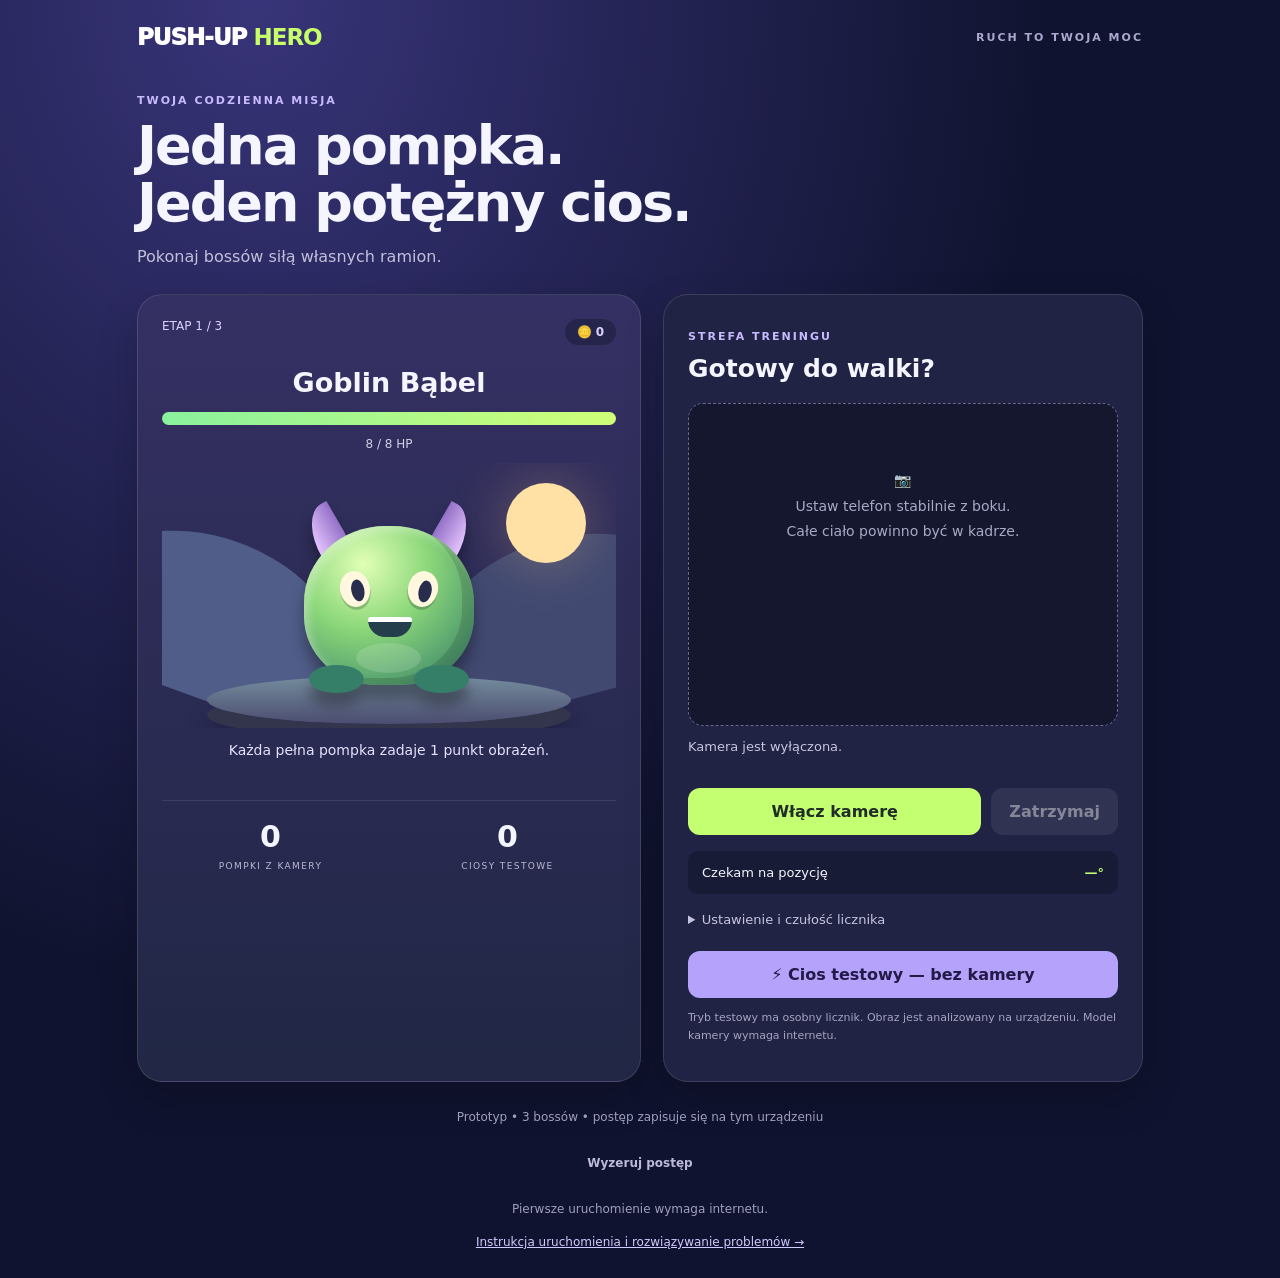
==== index.html @ 7514cefe "Add files via upload" ====
<!doctype html>
<html lang="pl"><head><meta charset="utf-8"><meta name="viewport" content="width=device-width,initial-scale=1,viewport-fit=cover"><meta name="theme-color" content="#171b43"><meta name="apple-mobile-web-app-capable" content="yes"><meta name="apple-mobile-web-app-title" content="Push-Up Hero"><title>PUSH-UP HERO</title><link rel="manifest" href="manifest.webmanifest"><link rel="apple-touch-icon" href="icon-192.png"><link rel="icon" href="icon-192.png"><link rel="stylesheet" href="style.css"></head>
<body><main><header><a class="brand" href="./">PUSH-UP <b>HERO</b></a><span class="tag">RUCH TO TWOJA MOC</span></header>
<section class="intro"><p class="eyebrow">TWOJA CODZIENNA MISJA</p><h1>Jedna pompka.<br>Jeden potężny cios.</h1><p>Pokonaj bossów siłą własnych ramion.</p></section>
<div class="layout"><section class="card arena"><div class="arena-top"><span id="level">ETAP 1 / 3</span><span>🪙 <b id="coins">0</b></span></div><h2 id="boss-name">Goblin Bąbel</h2><div class="health"><div id="health-fill"></div></div><p id="hp" class="hp">8 / 8 HP</p>
<div class="scene"><div class="moon"></div><div class="hill h1"></div><div class="hill h2"></div><div class="platform"></div><div id="boss" class="monster"><i class="horn left"></i><i class="horn right"></i><div class="body"><i class="eye e1"></i><i class="eye e2"></i><i class="mouth"></i><i class="belly"></i></div><i class="foot f1"></i><i class="foot f2"></i></div><div id="impact" aria-hidden="true">−1</div></div>
<p id="battle-status" role="status">Rozgrzej się i wybierz tryb gry.</p><button id="next" hidden>Następny boss →</button><div class="stats"><div><strong id="reps">0</strong><span>POMPKI Z KAMERY</span></div><div><strong id="demo-reps">0</strong><span>CIOSY TESTOWE</span></div></div></section>
<section class="card training"><p class="eyebrow">STREFA TRENINGU</p><h2>Gotowy do walki?</h2><div class="camera"><video id="video" playsinline muted autoplay></video><canvas id="overlay"></canvas><p id="placeholder">📷<br>Ustaw telefon stabilnie z boku.<br>Całe ciało powinno być w kadrze.</p></div><p id="camera-status" role="status">Kamera jest wyłączona.</p><div class="buttons"><button id="start">Włącz kamerę</button><button id="stop" class="secondary" disabled>Zatrzymaj</button></div>
<div class="feedback"><span id="phase">Czekam na pozycję</span><b id="angle">—°</b></div><details><summary>Ustawienie i czułość licznika</summary><p>Stań bokiem do kamery. Rozpocznij od podporu z wyprostowanymi ramionami. Licznik wymaga sekwencji: góra → dół → góra. Widoczny bark, łokieć, nadgarstek i biodro muszą pozostawać w kadrze.</p><label>Strona ciała <select id="side"><option value="auto">Automatyczna</option><option value="left">Lewa</option><option value="right">Prawa</option></select></label><label>Dół (kąt łokcia) <input id="low" type="range" min="65" max="120" value="100"><output id="low-value">100°</output></label><label>Góra (kąt łokcia) <input id="high" type="range" min="135" max="175" value="155"><output id="high-value">155°</output></label><p>To eksperymentalny licznik ruchu, nie ocena techniki ćwiczeń. Gdy sylwetka znika lub zmienia się widoczna strona, rozpocznij ruch od góry.</p></details>
<button id="demo" class="demo">⚡ Cios testowy — bez kamery</button><p class="small">Tryb testowy ma osobny licznik. Obraz jest analizowany na urządzeniu. Model kamery wymaga internetu.</p></section></div>
<footer><p>Prototyp • 3 bossów • postęp zapisuje się na tym urządzeniu</p><button id="reset" class="text-button">Wyzeruj postęp</button><p id="offline-status">Pierwsze uruchomienie wymaga internetu.</p><a href="INSTRUKCJA.html">Instrukcja uruchomienia i rozwiązywanie problemów →</a></footer></main><script src="core.js"></script><script type="module" src="app.js"></script></body></html>
---- style.css ----
:root{font-family:system-ui,-apple-system,sans-serif;color:#f5f5ff;background:#10132f;color-scheme:dark}*{box-sizing:border-box}body{margin:0;background:radial-gradient(ellipse at 20% 0,#383479 0,transparent 55%),#10132f}main{max-width:1050px;margin:auto;padding:24px 22px calc(24px + env(safe-area-inset-bottom))}header{display:flex;align-items:center;justify-content:space-between;gap:20px}.brand{font-size:23px;font-weight:950;letter-spacing:-1px;text-decoration:none;color:white}.brand b{color:#c7ff69}.tag,.eyebrow{font-size:11px;letter-spacing:2px;font-weight:800;color:#c8baff}.tag{color:#aaa8ce}.intro{margin:44px 0 28px}h1{font-size:clamp(33px,5vw,54px);line-height:1.05;letter-spacing:-2px;margin:10px 0 15px}.intro>p:last-child{color:#c2bfdb}.layout{display:grid;grid-template-columns:1.05fr 1fr;gap:22px}.card{border:1px solid #ffffff20;border-radius:25px;background:#202344;overflow:hidden;box-shadow:0 16px 40px #0003}.arena{padding:24px;text-align:center;background:linear-gradient(#353063,#212745)}.arena-top{display:flex;justify-content:space-between;font-size:12px;color:#ddd2ff}.arena-top>span:last-child{background:#13172e70;padding:6px 12px;border-radius:20px}.arena h2{font-size:27px;margin:22px 0 14px}.health{height:13px;border-radius:15px;background:#13152e;overflow:hidden}.health>div{height:100%;width:100%;background:linear-gradient(90deg,#8af19d,#d0ff78);transition:width .25s}.hp{font-size:12px;color:#d1d1e5}.scene{height:265px;position:relative;overflow:hidden;isolation:isolate}.moon{position:absolute;width:80px;height:80px;border-radius:50%;background:#ffe1a5;right:30px;top:20px;box-shadow:0 0 55px #f8c38a50}.hill{position:absolute;width:260px;height:160px;background:#505d89;border-radius:50% 50% 0 0;bottom:30px;z-index:-1}.h1{left:-80px;transform:rotate(20deg)}.h2{right:-80px;background:#414971;transform:rotate(-15deg)}.platform{position:absolute;bottom:4px;left:10%;width:80%;height:48px;border-radius:50%;background:linear-gradient(#758d9e,#4b4d70);box-shadow:0 15px 0 #33354d,0 25px 20px #10112760}.monster{--skin:#8bd779;--dark:#357f69;position:absolute;width:170px;height:180px;bottom:35px;left:calc(50% - 85px);animation:float 2.8s ease-in-out infinite;filter:drop-shadow(0 13px 7px #0005)}.body{position:absolute;inset:13px 0 8px;border-radius:48% 48% 43% 43%;background:radial-gradient(circle at 35% 24%,#e1ffb6,var(--skin) 40%,var(--dark) 95%);box-shadow:inset -12px -7px 0 #0002,inset 5px 5px 8px #fff5;z-index:2}.eye{position:absolute;top:45px;width:30px;height:36px;border-radius:50%;background:#fff8df;box-shadow:0 3px 0 #0003}.eye:after{content:'';position:absolute;background:#282c4d;border-radius:50%;width:13px;height:22px;top:9px;left:11px}.e1{left:36px;transform:rotate(-12deg)}.e2{right:36px;transform:rotate(12deg)}.mouth{position:absolute;width:44px;height:20px;background:#243e4c;border-radius:5px 5px 30px 30px;top:91px;left:64px;border-top:5px solid white}.belly{position:absolute;width:65px;height:30px;border-radius:50%;background:#ffffff25;bottom:12px;left:52px}.horn{position:absolute;width:32px;height:58px;top:-8px;background:linear-gradient(90deg,#e5c4ff,#9370c6);border-radius:80% 0 40% 20%;z-index:1}.left{left:7px;transform:rotate(-30deg)}.right{right:7px;transform:scaleX(-1) rotate(-30deg)}.foot{position:absolute;bottom:0;width:55px;height:28px;background:var(--dark);border-radius:50%;z-index:3}.f1{left:5px}.f2{right:5px}.monster.hit{animation:hit .25s}.monster.defeated{opacity:.4;animation:none;transform:scale(.85)}#impact{position:absolute;top:50px;left:55%;font-size:48px;font-weight:950;color:#e6ff89;opacity:0}#impact.pop{animation:pop .6s}#battle-status{min-height:44px;color:#e7e1ff;font-size:14px}.stats{display:flex;border-top:1px solid #ffffff19;padding-top:18px;gap:20px}.stats>div{flex:1}.stats strong{display:block;font-size:30px}.stats span{font-size:9px;letter-spacing:1.4px;color:#bbb8d3}.training{padding:24px}.training h2{margin:8px 0 20px;font-size:25px}.camera{position:relative;aspect-ratio:4/3;background:#14172e;border:1px dashed #6a6791;border-radius:15px;overflow:hidden}.camera video,.camera canvas{width:100%;height:100%;position:absolute;inset:0;object-fit:contain}.camera p{position:absolute;inset:20%;text-align:center;font-size:14px;line-height:1.8;color:#aaa9c5;margin:0}#camera-status{font-size:13px;min-height:36px;color:#c8c4df}.buttons{display:flex;gap:10px}button{font:inherit;font-weight:800;border:0;border-radius:12px;background:#c4ff71;color:#202c27;padding:14px 18px;cursor:pointer;min-height:46px}button:disabled{opacity:.45;cursor:default}button:focus-visible,a:focus-visible,summary:focus-visible{outline:3px solid #ffcf6c;outline-offset:4px}.secondary{background:#444765;color:white}.buttons button:first-child{flex:1}.feedback{display:flex;justify-content:space-between;background:#171b35;padding:14px;border-radius:10px;margin:16px 0;font-size:13px}.feedback b{color:#c4ff71}details{font-size:13px;color:#c7c4df;line-height:1.6}summary{cursor:pointer}label{display:block;margin:12px 0}input{width:65%;vertical-align:middle}select{padding:6px;margin-left:8px}.demo{margin-top:20px;width:100%;background:#b5a2fa;color:#221a47}.small{font-size:11px;color:#a6a3c1;line-height:1.7}footer{text-align:center;font-size:12px;color:#a09ebd;margin-top:25px;line-height:1.8}footer a{color:#d2c9ff}.text-button{background:transparent;color:#bcb9d9;font-size:12px;padding:6px}#next{margin-bottom:15px}[hidden]{display:none!important}@keyframes float{50%{transform:translateY(-10px) rotate(3deg)}}@keyframes hit{50%{transform:translateX(15px) rotate(10deg);filter:brightness(1.5)}}@keyframes pop{10%{opacity:1}100%{opacity:0;transform:translateY(-60px)}}@media(max-width:700px){main{padding:20px 16px}.tag{display:none}.intro{margin-top:30px}.layout{grid-template-columns:1fr}.scene{height:225px}.arena,.training{padding:20px}.intro h1{font-size:38px}}@media(prefers-reduced-motion:reduce){*{animation:none!important;transition:none!important}}
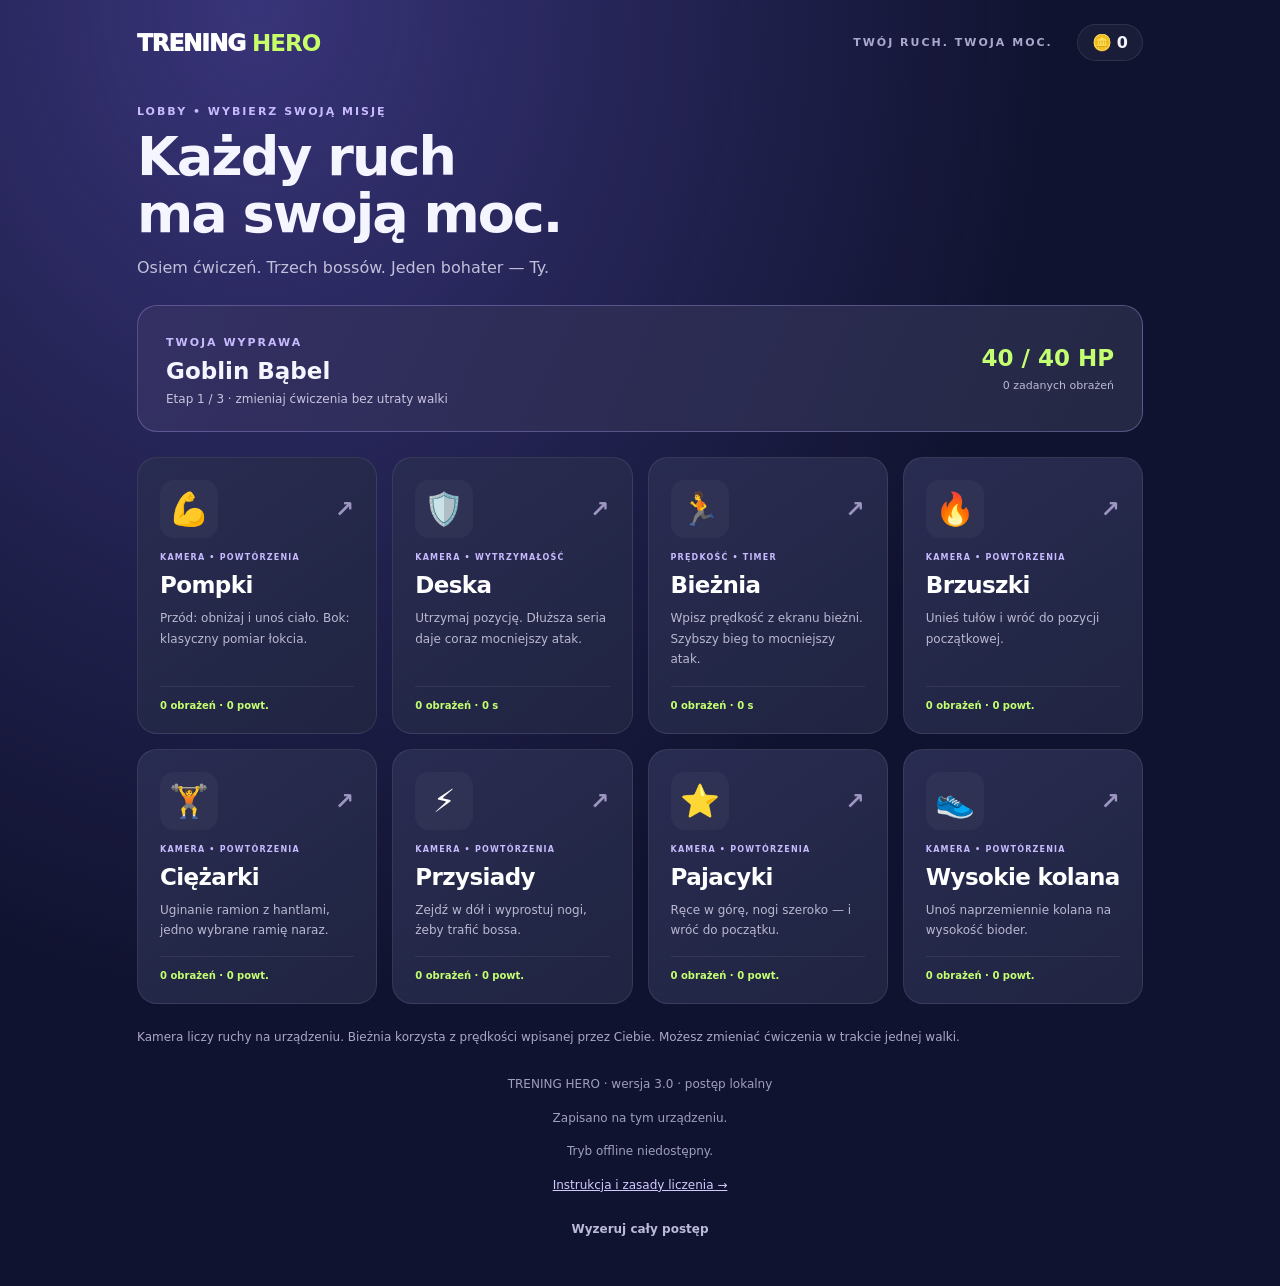
==== commit 38ee43d7: "TRENING HERO: lobby, 8 ćwiczeń i nowe liczenie pompek Dodaje lobby i powrót, pompki z przodu z kalib" ====
--- a/index.html
+++ b/index.html
@@ -1,11 +1,10 @@
-<!doctype html>
-<html lang="pl"><head><meta charset="utf-8"><meta name="viewport" content="width=device-width,initial-scale=1,viewport-fit=cover"><meta name="theme-color" content="#171b43"><meta name="apple-mobile-web-app-capable" content="yes"><meta name="apple-mobile-web-app-title" content="Push-Up Hero"><title>PUSH-UP HERO</title><link rel="manifest" href="manifest.webmanifest"><link rel="apple-touch-icon" href="icon-192.png"><link rel="icon" href="icon-192.png"><link rel="stylesheet" href="style.css"></head>
-<body><main><header><a class="brand" href="./">PUSH-UP <b>HERO</b></a><span class="tag">RUCH TO TWOJA MOC</span></header>
-<section class="intro"><p class="eyebrow">TWOJA CODZIENNA MISJA</p><h1>Jedna pompka.<br>Jeden potężny cios.</h1><p>Pokonaj bossów siłą własnych ramion.</p></section>
-<div class="layout"><section class="card arena"><div class="arena-top"><span id="level">ETAP 1 / 3</span><span>🪙 <b id="coins">0</b></span></div><h2 id="boss-name">Goblin Bąbel</h2><div class="health"><div id="health-fill"></div></div><p id="hp" class="hp">8 / 8 HP</p>
-<div class="scene"><div class="moon"></div><div class="hill h1"></div><div class="hill h2"></div><div class="platform"></div><div id="boss" class="monster"><i class="horn left"></i><i class="horn right"></i><div class="body"><i class="eye e1"></i><i class="eye e2"></i><i class="mouth"></i><i class="belly"></i></div><i class="foot f1"></i><i class="foot f2"></i></div><div id="impact" aria-hidden="true">−1</div></div>
-<p id="battle-status" role="status">Rozgrzej się i wybierz tryb gry.</p><button id="next" hidden>Następny boss →</button><div class="stats"><div><strong id="reps">0</strong><span>POMPKI Z KAMERY</span></div><div><strong id="demo-reps">0</strong><span>CIOSY TESTOWE</span></div></div></section>
-<section class="card training"><p class="eyebrow">STREFA TRENINGU</p><h2>Gotowy do walki?</h2><div class="camera"><video id="video" playsinline muted autoplay></video><canvas id="overlay"></canvas><p id="placeholder">📷<br>Ustaw telefon stabilnie z boku.<br>Całe ciało powinno być w kadrze.</p></div><p id="camera-status" role="status">Kamera jest wyłączona.</p><div class="buttons"><button id="start">Włącz kamerę</button><button id="stop" class="secondary" disabled>Zatrzymaj</button></div>
-<div class="feedback"><span id="phase">Czekam na pozycję</span><b id="angle">—°</b></div><details><summary>Ustawienie i czułość licznika</summary><p>Stań bokiem do kamery. Rozpocznij od podporu z wyprostowanymi ramionami. Licznik wymaga sekwencji: góra → dół → góra. Widoczny bark, łokieć, nadgarstek i biodro muszą pozostawać w kadrze.</p><label>Strona ciała <select id="side"><option value="auto">Automatyczna</option><option value="left">Lewa</option><option value="right">Prawa</option></select></label><label>Dół (kąt łokcia) <input id="low" type="range" min="65" max="120" value="100"><output id="low-value">100°</output></label><label>Góra (kąt łokcia) <input id="high" type="range" min="135" max="175" value="155"><output id="high-value">155°</output></label><p>To eksperymentalny licznik ruchu, nie ocena techniki ćwiczeń. Gdy sylwetka znika lub zmienia się widoczna strona, rozpocznij ruch od góry.</p></details>
-<button id="demo" class="demo">⚡ Cios testowy — bez kamery</button><p class="small">Tryb testowy ma osobny licznik. Obraz jest analizowany na urządzeniu. Model kamery wymaga internetu.</p></section></div>
-<footer><p>Prototyp • 3 bossów • postęp zapisuje się na tym urządzeniu</p><button id="reset" class="text-button">Wyzeruj postęp</button><p id="offline-status">Pierwsze uruchomienie wymaga internetu.</p><a href="INSTRUKCJA.html">Instrukcja uruchomienia i rozwiązywanie problemów →</a></footer></main><script src="core.js"></script><script type="module" src="app.js"></script></body></html>
+<!doctype html><html lang="pl"><head><meta charset="utf-8"><meta name="viewport" content="width=device-width,initial-scale=1,viewport-fit=cover"><meta name="theme-color" content="#171b43"><meta name="apple-mobile-web-app-capable" content="yes"><meta name="apple-mobile-web-app-title" content="Trening Hero"><title>TRENING HERO</title><link rel="manifest" href="manifest.webmanifest"><link rel="apple-touch-icon" href="icon-192.png"><link rel="icon" href="icon-192.png"><link rel="stylesheet" href="style.css"></head>
+<body><main><header><a class="brand" href="#lobby">TRENING <b>HERO</b></a><div class="header-right"><span class="tag">TWÓJ RUCH. TWOJA MOC.</span><span class="wallet">🪙 <b id="coins">0</b></span></div></header>
+<section id="lobby"><div class="intro"><p class="eyebrow">LOBBY • WYBIERZ SWOJĄ MISJĘ</p><h1>Każdy ruch<br>ma swoją moc.</h1><p>Osiem ćwiczeń. Trzech bossów. Jeden bohater — Ty.</p></div><div class="campaign"><div><span class="eyebrow">TWOJA WYPRAWA</span><h2 id="lobby-boss">Goblin Bąbel</h2><p id="lobby-progress">Etap 1 / 3</p></div><div class="campaign-right"><strong id="lobby-hp">40 HP</strong><span id="total-damage">0 zadanych obrażeń</span></div></div><div id="exercise-grid" class="exercise-grid"></div><p class="lobby-note">Kamera liczy ruchy na urządzeniu. Bieżnia korzysta z prędkości wpisanej przez Ciebie. Możesz zmieniać ćwiczenia w trakcie jednej walki.</p></section>
+<section id="workout" hidden><nav class="workout-nav"><button id="back" class="back-button" aria-label="Wróć do lobby">← <span>Lobby</span></button><div><p class="eyebrow">TWOJA MISJA</p><h1 id="exercise-title">Pompki</h1></div><span id="exercise-icon" class="mode-icon">💪</span></nav>
+<div class="layout"><section class="card arena"><div class="arena-top"><span id="level">ETAP 1 / 3</span><span id="attack-rate">1 pompka = 1 HP</span></div><h2 id="boss-name">Goblin Bąbel</h2><div class="health"><div id="health-fill"></div></div><p id="hp" class="hp">40 / 40 HP</p><div class="scene"><div class="moon"></div><div class="hill h1"></div><div class="hill h2"></div><div class="platform"></div><div id="boss" class="monster"><i class="horn left"></i><i class="horn right"></i><div class="body"><i class="eye e1"></i><i class="eye e2"></i><i class="mouth"></i><i class="belly"></i></div><i class="foot f1"></i><i class="foot f2"></i></div><div id="impact" aria-hidden="true">−1</div></div><p id="battle-status" role="status">Każdy ruch ma moc.</p><button id="next" hidden>Następny boss →</button><div class="stats"><div><strong id="activity-total">0</strong><span id="activity-unit">POWTÓRZENIA</span></div><div><strong id="mode-damage">0</strong><span>OBRAŻENIA W ĆWICZENIU</span></div></div></section>
+<section class="card training"><p class="eyebrow">STREFA TRENINGU</p><h2 id="training-title">Wybierz swój ruch</h2><p id="exercise-hint" class="exercise-hint"></p>
+<div id="camera-panel"><div class="camera"><video id="video" playsinline muted autoplay></video><canvas id="overlay"></canvas><p id="placeholder">📷<br>Ustaw telefon stabilnie.<br>Włącz kamerę, gdy będziesz gotowy.</p></div><p id="camera-status" role="status">Kamera jest wyłączona.</p><div class="camera-settings"><label>Kamera <select id="facing"><option value="user">Przednia</option><option value="environment">Tylna</option></select></label><label id="pushup-view-wrap">Ustawienie pompki <select id="pushup-view"><option value="front">Przód — ruch ciała</option><option value="side">Bok — kąt łokcia</option></select></label></div><div class="buttons"><button id="start">Włącz kamerę</button><button id="stop" class="secondary" disabled>Zatrzymaj</button></div><div id="front-tools"><button id="calibrate" class="secondary" disabled>◎ Kalibruj górę</button><label>Czułość ruchu <input id="sensitivity" type="range" min="12" max="50" value="24"><output id="sensitivity-value">24%</output></label><p class="small">Przyjmij górną pozycję pompki i pozostań nieruchomo przez 1,5 s po kliknięciu kalibracji. Liczy się ruch barków i głowy w dół oraz powrót. Kąt łokci jest pomijany. Nie ruszaj telefonem.</p></div><div class="feedback"><span id="phase">Czekam na pozycję</span><b id="metric">—</b></div><div id="hold-meter" hidden><div class="hold-ramp"><span>0 s · 1 HP/s</span><span>10 s · 2 HP/s</span><span>30 s · 3 HP/s</span></div><progress id="hold-progress" max="30" value="0"></progress><p class="small">Moc rośnie w jednej ciągłej serii. Gdy pozycja znika lub schodzisz z deski, seria zaczyna się od nowa.</p></div></div>
+<div id="run-panel" hidden><div class="run-gauge"><span>PRĘDKOŚĆ Z EKRANU BIEŻNI</span><div><strong id="speed-display">6,0</strong><span>km/h</span></div><p id="run-power">1,00 HP / s</p></div><label class="speed-label" for="speed">Ustaw prędkość <input id="speed" type="range" min="0" max="20" step="0.5" value="6"></label><p class="manual-note">TRYB RĘCZNY • Prędkość wpisujesz suwakiem. Kamera i telefon nie mierzą prędkości bieżni.</p><div class="buttons"><button id="run-start">Rozpocznij bieg</button><button id="run-stop" class="secondary" disabled>Pauza</button></div><div class="run-stats"><div><strong id="run-time">0:00</strong><span>CZAS SESJI</span></div><div><strong id="run-distance">0,000</strong><span>SZACOWANE KM</span></div></div><p id="run-status" role="status">Gotowy. Timer ruszy po kliknięciu.</p></div>
+<details><summary>Jak działa zliczanie?</summary><p id="mode-explanation"></p><p>Kamera korzysta z eksperymentalnego rozpoznawania sylwetki i może pomylić ruchy. Nie mierzy ciężaru hantli i nie ocenia techniki. Przy utracie widoczności wróć do pozycji początkowej. Biblioteka i model wymagają internetu.</p></details><button id="demo" class="demo">⚡ Cios testowy — bez ćwiczenia</button><p class="small">Ciosy testowe: <b id="demo-total">0</b>. Nie zwiększają wyniku ćwiczeń. Kamera wyłącza się po powrocie do lobby.</p></section></div></section>
+<footer><p>TRENING HERO · wersja 3.0 · postęp lokalny</p><p id="save-status">Zapis na tym urządzeniu</p><p id="offline-status">Pierwsze uruchomienie wymaga internetu.</p><a href="INSTRUKCJA.html">Instrukcja i zasady liczenia →</a><button id="reset" class="text-button">Wyzeruj cały postęp</button></footer></main><script src="core.js"></script><script type="module" src="app.js"></script></body></html>
--- a/style.css
+++ b/style.css
@@ -1 +1,5 @@
 :root{font-family:system-ui,-apple-system,sans-serif;color:#f5f5ff;background:#10132f;color-scheme:dark}*{box-sizing:border-box}body{margin:0;background:radial-gradient(ellipse at 20% 0,#383479 0,transparent 55%),#10132f}main{max-width:1050px;margin:auto;padding:24px 22px calc(24px + env(safe-area-inset-bottom))}header{display:flex;align-items:center;justify-content:space-between;gap:20px}.brand{font-size:23px;font-weight:950;letter-spacing:-1px;text-decoration:none;color:white}.brand b{color:#c7ff69}.tag,.eyebrow{font-size:11px;letter-spacing:2px;font-weight:800;color:#c8baff}.tag{color:#aaa8ce}.intro{margin:44px 0 28px}h1{font-size:clamp(33px,5vw,54px);line-height:1.05;letter-spacing:-2px;margin:10px 0 15px}.intro>p:last-child{color:#c2bfdb}.layout{display:grid;grid-template-columns:1.05fr 1fr;gap:22px}.card{border:1px solid #ffffff20;border-radius:25px;background:#202344;overflow:hidden;box-shadow:0 16px 40px #0003}.arena{padding:24px;text-align:center;background:linear-gradient(#353063,#212745)}.arena-top{display:flex;justify-content:space-between;font-size:12px;color:#ddd2ff}.arena-top>span:last-child{background:#13172e70;padding:6px 12px;border-radius:20px}.arena h2{font-size:27px;margin:22px 0 14px}.health{height:13px;border-radius:15px;background:#13152e;overflow:hidden}.health>div{height:100%;width:100%;background:linear-gradient(90deg,#8af19d,#d0ff78);transition:width .25s}.hp{font-size:12px;color:#d1d1e5}.scene{height:265px;position:relative;overflow:hidden;isolation:isolate}.moon{position:absolute;width:80px;height:80px;border-radius:50%;background:#ffe1a5;right:30px;top:20px;box-shadow:0 0 55px #f8c38a50}.hill{position:absolute;width:260px;height:160px;background:#505d89;border-radius:50% 50% 0 0;bottom:30px;z-index:-1}.h1{left:-80px;transform:rotate(20deg)}.h2{right:-80px;background:#414971;transform:rotate(-15deg)}.platform{position:absolute;bottom:4px;left:10%;width:80%;height:48px;border-radius:50%;background:linear-gradient(#758d9e,#4b4d70);box-shadow:0 15px 0 #33354d,0 25px 20px #10112760}.monster{--skin:#8bd779;--dark:#357f69;position:absolute;width:170px;height:180px;bottom:35px;left:calc(50% - 85px);animation:float 2.8s ease-in-out infinite;filter:drop-shadow(0 13px 7px #0005)}.body{position:absolute;inset:13px 0 8px;border-radius:48% 48% 43% 43%;background:radial-gradient(circle at 35% 24%,#e1ffb6,var(--skin) 40%,var(--dark) 95%);box-shadow:inset -12px -7px 0 #0002,inset 5px 5px 8px #fff5;z-index:2}.eye{position:absolute;top:45px;width:30px;height:36px;border-radius:50%;background:#fff8df;box-shadow:0 3px 0 #0003}.eye:after{content:'';position:absolute;background:#282c4d;border-radius:50%;width:13px;height:22px;top:9px;left:11px}.e1{left:36px;transform:rotate(-12deg)}.e2{right:36px;transform:rotate(12deg)}.mouth{position:absolute;width:44px;height:20px;background:#243e4c;border-radius:5px 5px 30px 30px;top:91px;left:64px;border-top:5px solid white}.belly{position:absolute;width:65px;height:30px;border-radius:50%;background:#ffffff25;bottom:12px;left:52px}.horn{position:absolute;width:32px;height:58px;top:-8px;background:linear-gradient(90deg,#e5c4ff,#9370c6);border-radius:80% 0 40% 20%;z-index:1}.left{left:7px;transform:rotate(-30deg)}.right{right:7px;transform:scaleX(-1) rotate(-30deg)}.foot{position:absolute;bottom:0;width:55px;height:28px;background:var(--dark);border-radius:50%;z-index:3}.f1{left:5px}.f2{right:5px}.monster.hit{animation:hit .25s}.monster.defeated{opacity:.4;animation:none;transform:scale(.85)}#impact{position:absolute;top:50px;left:55%;font-size:48px;font-weight:950;color:#e6ff89;opacity:0}#impact.pop{animation:pop .6s}#battle-status{min-height:44px;color:#e7e1ff;font-size:14px}.stats{display:flex;border-top:1px solid #ffffff19;padding-top:18px;gap:20px}.stats>div{flex:1}.stats strong{display:block;font-size:30px}.stats span{font-size:9px;letter-spacing:1.4px;color:#bbb8d3}.training{padding:24px}.training h2{margin:8px 0 20px;font-size:25px}.camera{position:relative;aspect-ratio:4/3;background:#14172e;border:1px dashed #6a6791;border-radius:15px;overflow:hidden}.camera video,.camera canvas{width:100%;height:100%;position:absolute;inset:0;object-fit:contain}.camera p{position:absolute;inset:20%;text-align:center;font-size:14px;line-height:1.8;color:#aaa9c5;margin:0}#camera-status{font-size:13px;min-height:36px;color:#c8c4df}.buttons{display:flex;gap:10px}button{font:inherit;font-weight:800;border:0;border-radius:12px;background:#c4ff71;color:#202c27;padding:14px 18px;cursor:pointer;min-height:46px}button:disabled{opacity:.45;cursor:default}button:focus-visible,a:focus-visible,summary:focus-visible{outline:3px solid #ffcf6c;outline-offset:4px}.secondary{background:#444765;color:white}.buttons button:first-child{flex:1}.feedback{display:flex;justify-content:space-between;background:#171b35;padding:14px;border-radius:10px;margin:16px 0;font-size:13px}.feedback b{color:#c4ff71}details{font-size:13px;color:#c7c4df;line-height:1.6}summary{cursor:pointer}label{display:block;margin:12px 0}input{width:65%;vertical-align:middle}select{padding:6px;margin-left:8px}.demo{margin-top:20px;width:100%;background:#b5a2fa;color:#221a47}.small{font-size:11px;color:#a6a3c1;line-height:1.7}footer{text-align:center;font-size:12px;color:#a09ebd;margin-top:25px;line-height:1.8}footer a{color:#d2c9ff}.text-button{background:transparent;color:#bcb9d9;font-size:12px;padding:6px}#next{margin-bottom:15px}[hidden]{display:none!important}@keyframes float{50%{transform:translateY(-10px) rotate(3deg)}}@keyframes hit{50%{transform:translateX(15px) rotate(10deg);filter:brightness(1.5)}}@keyframes pop{10%{opacity:1}100%{opacity:0;transform:translateY(-60px)}}@media(max-width:700px){main{padding:20px 16px}.tag{display:none}.intro{margin-top:30px}.layout{grid-template-columns:1fr}.scene{height:225px}.arena,.training{padding:20px}.intro h1{font-size:38px}}@media(prefers-reduced-motion:reduce){*{animation:none!important;transition:none!important}}
+
+/* TRENING HERO — lobby and activity controls */
+.header-right{display:flex;align-items:center;gap:24px}.wallet{padding:8px 14px;background:#ffffff0b;border:1px solid #ffffff17;border-radius:24px;white-space:nowrap}.campaign{display:flex;justify-content:space-between;align-items:center;gap:20px;padding:25px 28px;border:1px solid #b5a2fa55;background:linear-gradient(115deg,#343064,#242843);border-radius:20px;margin-bottom:25px}.campaign h2{margin:8px 0;font-size:23px}.campaign p{margin:0;color:#c8c3df;font-size:12px}.campaign-right{text-align:right;display:flex;flex-direction:column;gap:8px}.campaign-right strong{color:#c4ff71;font-size:23px;white-space:nowrap}.campaign-right span{font-size:11px;color:#bcb8d5}.exercise-grid{display:grid;grid-template-columns:repeat(4,1fr);gap:15px}.exercise-card{display:flex;flex-direction:column;align-items:flex-start;text-align:left;gap:10px;padding:22px;background:linear-gradient(145deg,#292c51,#202441);border:1px solid #ffffff16;border-radius:20px;color:white;transition:transform .2s,border-color .2s}.exercise-card:hover{transform:translateY(-4px);border-color:#c4ff7177}.exercise-card .eyebrow{font-size:8px;letter-spacing:1.2px;margin-top:5px}.exercise-card>strong{font-size:23px;letter-spacing:-.6px}.exercise-card-top{display:flex;justify-content:space-between;align-items:center;width:100%}.tile-icon{font-size:32px;background:#ffffff09;border-radius:14px;width:58px;height:58px;display:grid;place-items:center}.tile-arrow{font-size:23px;color:#9d96c3}.tile-desc{font-size:12px;line-height:1.7;font-weight:400;color:#bbb8d0;flex:1}.tile-score{font-size:10px;color:#c4ff71;border-top:1px solid #ffffff13;padding-top:13px;margin-top:6px;width:100%;font-weight:600}.lobby-note{font-size:12px;line-height:1.8;color:#aaa6c7;margin:23px 0}.workout-nav{display:flex;align-items:center;gap:18px;margin:28px 0 22px}.workout-nav h1{font-size:32px;letter-spacing:-1px;margin:5px 0}.workout-nav .eyebrow{margin:0}.back-button{background:#ffffff09;border:1px solid #ffffff20;color:#d9d4f3;font-size:20px;padding:12px 16px;display:flex;align-items:center;gap:10px}.back-button span{font-size:13px}.mode-icon{margin-left:auto;font-size:38px}.exercise-hint{font-size:13px;color:#c8c4df;line-height:1.75}.camera-settings{display:flex;gap:10px;flex-wrap:wrap;margin:12px 0}.camera-settings label{font-size:11px;margin:0;flex:1;min-width:110px}.camera-settings select{display:block;width:100%;margin:6px 0 0;padding:10px 6px;border:1px solid #ffffff20;background:#171b35;border-radius:8px;font-size:12px}#front-tools{margin-top:14px;padding:14px;border-radius:12px;background:#171b35}#front-tools button{width:100%;font-size:13px}#front-tools label{font-size:12px;color:#c7c3df}#front-tools input{width:60%}.feedback{line-height:1.6;align-items:center;gap:12px}.feedback span{flex:1}.feedback b{font-size:11px;white-space:nowrap}.arena-top>span:last-child{font-size:9px;max-width:65%;line-height:1.5}.hold-ramp{display:flex;justify-content:space-between;gap:8px;font-size:9px;color:#c8ff88}progress{width:100%;height:12px;accent-color:#c4ff71;margin-top:10px}.run-gauge{padding:30px 12px;text-align:center;background:radial-gradient(ellipse at top,#3f4774,#171b35 75%);border-radius:18px;border:1px solid #ffffff16}.run-gauge>span{font-size:10px;letter-spacing:1.5px;color:#c5c0dd}.run-gauge>div{margin-top:18px;display:flex;align-items:baseline;justify-content:center;gap:12px}.run-gauge strong{font-size:72px;letter-spacing:-5px;color:#c4ff71;line-height:1}.run-gauge>div>span{font-size:16px;color:#cfcae2}.run-gauge>p{color:#c6b8ff;font-weight:800}.speed-label{font-size:13px;margin:22px 0}.speed-label input{display:block;width:100%;margin-top:14px;accent-color:#c4ff71}.manual-note{font-size:11px;line-height:1.7;background:#ffc86b12;border:1px solid #ffc86b40;color:#f5d5a0;padding:12px;border-radius:10px}.run-stats{display:flex;justify-content:space-evenly;margin:24px 0}.run-stats div{display:flex;flex-direction:column;text-align:center;gap:8px}.run-stats strong{font-size:25px}.run-stats span{font-size:9px;letter-spacing:1px;color:#aaa5c8}#run-status{font-size:12px;line-height:1.7;color:#c8c3e1}footer .text-button{display:block;margin:10px auto}.stats span{line-height:1.7;display:block}#camera-status{line-height:1.6}.training details{margin-top:15px}.brand{white-space:nowrap}
+@media(max-width:950px){.exercise-grid{grid-template-columns:repeat(2,1fr)}}@media(max-width:700px){.wallet{font-size:13px;padding:6px 10px}.brand{font-size:21px}.campaign{padding:20px;gap:12px}.campaign h2{font-size:20px}.campaign-right strong{font-size:18px}.campaign-right span{max-width:100px;line-height:1.5}.exercise-card{padding:18px;gap:9px}.exercise-card>strong{font-size:21px}.tile-desc{font-size:11px}.exercise-card .eyebrow{font-size:7px;letter-spacing:.8px}.workout-nav{gap:12px}.workout-nav h1{font-size:28px}.mode-icon{font-size:30px}.back-button{padding:10px 12px}.scene{height:220px}.intro h1{font-size:40px}.intro{margin-top:32px}.campaign p{font-size:11px}}@media(max-width:350px){.exercise-grid{grid-template-columns:1fr}.campaign{align-items:flex-start}.campaign-right span{display:none}}
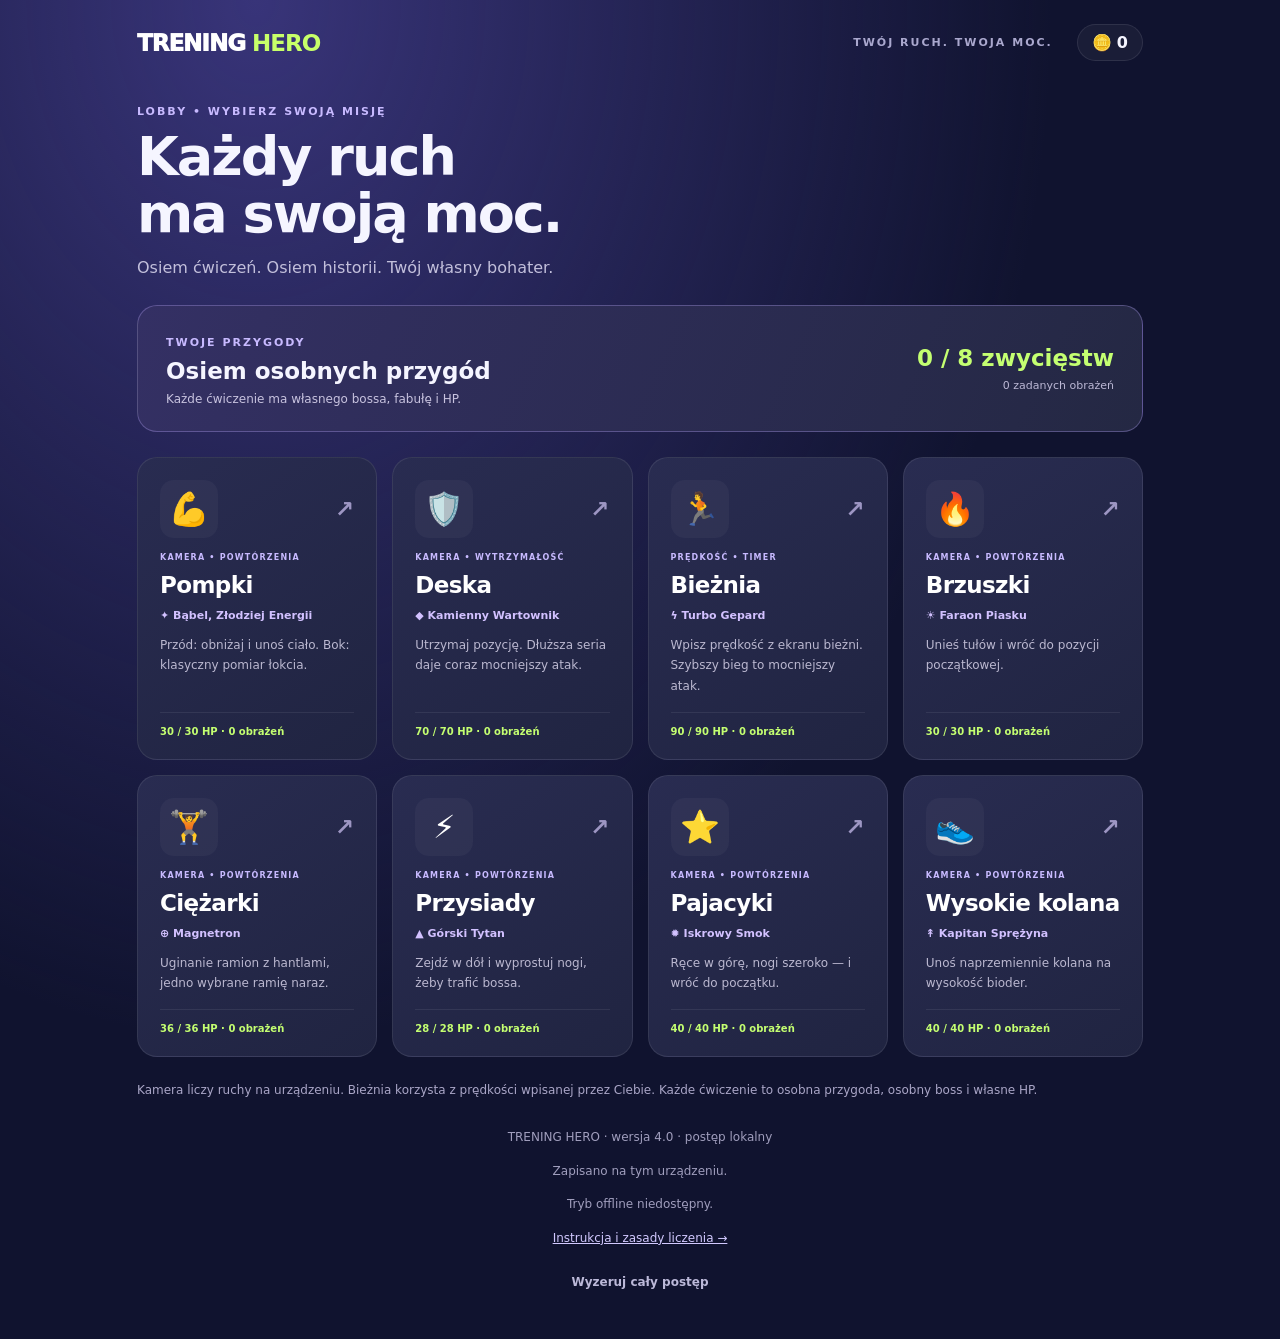
==== commit 6fff9c64: "TRENING HERO 4: czulsze ruchy i osobni bossowie Domyślny tryb Czułe zalicza krótsze ruchy. Każde z 8" ====
--- a/index.html
+++ b/index.html
@@ -1,10 +1,10 @@
 <!doctype html><html lang="pl"><head><meta charset="utf-8"><meta name="viewport" content="width=device-width,initial-scale=1,viewport-fit=cover"><meta name="theme-color" content="#171b43"><meta name="apple-mobile-web-app-capable" content="yes"><meta name="apple-mobile-web-app-title" content="Trening Hero"><title>TRENING HERO</title><link rel="manifest" href="manifest.webmanifest"><link rel="apple-touch-icon" href="icon-192.png"><link rel="icon" href="icon-192.png"><link rel="stylesheet" href="style.css"></head>
 <body><main><header><a class="brand" href="#lobby">TRENING <b>HERO</b></a><div class="header-right"><span class="tag">TWÓJ RUCH. TWOJA MOC.</span><span class="wallet">🪙 <b id="coins">0</b></span></div></header>
-<section id="lobby"><div class="intro"><p class="eyebrow">LOBBY • WYBIERZ SWOJĄ MISJĘ</p><h1>Każdy ruch<br>ma swoją moc.</h1><p>Osiem ćwiczeń. Trzech bossów. Jeden bohater — Ty.</p></div><div class="campaign"><div><span class="eyebrow">TWOJA WYPRAWA</span><h2 id="lobby-boss">Goblin Bąbel</h2><p id="lobby-progress">Etap 1 / 3</p></div><div class="campaign-right"><strong id="lobby-hp">40 HP</strong><span id="total-damage">0 zadanych obrażeń</span></div></div><div id="exercise-grid" class="exercise-grid"></div><p class="lobby-note">Kamera liczy ruchy na urządzeniu. Bieżnia korzysta z prędkości wpisanej przez Ciebie. Możesz zmieniać ćwiczenia w trakcie jednej walki.</p></section>
+<section id="lobby"><div class="intro"><p class="eyebrow">LOBBY • WYBIERZ SWOJĄ MISJĘ</p><h1>Każdy ruch<br>ma swoją moc.</h1><p>Osiem ćwiczeń. Osiem historii. Twój własny bohater.</p></div><div class="campaign"><div><span class="eyebrow">TWOJE PRZYGODY</span><h2 id="lobby-boss">Goblin Bąbel</h2><p id="lobby-progress">Etap 1 / 3</p></div><div class="campaign-right"><strong id="lobby-hp">40 HP</strong><span id="total-damage">0 zadanych obrażeń</span></div></div><div id="exercise-grid" class="exercise-grid"></div><p class="lobby-note">Kamera liczy ruchy na urządzeniu. Bieżnia korzysta z prędkości wpisanej przez Ciebie. Każde ćwiczenie to osobna przygoda, osobny boss i własne HP.</p></section>
 <section id="workout" hidden><nav class="workout-nav"><button id="back" class="back-button" aria-label="Wróć do lobby">← <span>Lobby</span></button><div><p class="eyebrow">TWOJA MISJA</p><h1 id="exercise-title">Pompki</h1></div><span id="exercise-icon" class="mode-icon">💪</span></nav>
-<div class="layout"><section class="card arena"><div class="arena-top"><span id="level">ETAP 1 / 3</span><span id="attack-rate">1 pompka = 1 HP</span></div><h2 id="boss-name">Goblin Bąbel</h2><div class="health"><div id="health-fill"></div></div><p id="hp" class="hp">40 / 40 HP</p><div class="scene"><div class="moon"></div><div class="hill h1"></div><div class="hill h2"></div><div class="platform"></div><div id="boss" class="monster"><i class="horn left"></i><i class="horn right"></i><div class="body"><i class="eye e1"></i><i class="eye e2"></i><i class="mouth"></i><i class="belly"></i></div><i class="foot f1"></i><i class="foot f2"></i></div><div id="impact" aria-hidden="true">−1</div></div><p id="battle-status" role="status">Każdy ruch ma moc.</p><button id="next" hidden>Następny boss →</button><div class="stats"><div><strong id="activity-total">0</strong><span id="activity-unit">POWTÓRZENIA</span></div><div><strong id="mode-damage">0</strong><span>OBRAŻENIA W ĆWICZENIU</span></div></div></section>
+<div class="layout"><section class="card arena"><div class="arena-top"><span id="level">ETAP 1 / 3</span><span id="attack-rate">1 pompka = 1 HP</span></div><h2 id="boss-name">Goblin Bąbel</h2><div class="health"><div id="health-fill"></div></div><p id="hp" class="hp">30 / 30 HP</p><button id="reset-boss" class="reset-boss">↻ Resetuj bossa</button><div class="story-card"><p class="eyebrow">TWOJA HISTORIA</p><h3 id="story-title"></h3><p id="story-text"></p></div><div class="scene"><div class="moon"></div><div class="hill h1"></div><div class="hill h2"></div><div class="platform"></div><div id="boss" class="monster"><i class="horn left"></i><i class="horn right"></i><div class="body"><i class="eye e1"></i><i class="eye e2"></i><i class="mouth"></i><i class="belly"></i><span id="boss-emblem" class="boss-emblem" aria-hidden="true">✦</span></div><i class="foot f1"></i><i class="foot f2"></i></div><div id="impact" aria-hidden="true">−1</div></div><p id="battle-status" role="status">Każdy ruch ma moc.</p><button id="next" hidden>Zagraj ponownie ↻</button><div class="stats"><div><strong id="activity-total">0</strong><span id="activity-unit">POWTÓRZENIA</span></div><div><strong id="mode-damage">0</strong><span>OBRAŻENIA W ĆWICZENIU</span></div></div></section>
 <section class="card training"><p class="eyebrow">STREFA TRENINGU</p><h2 id="training-title">Wybierz swój ruch</h2><p id="exercise-hint" class="exercise-hint"></p>
-<div id="camera-panel"><div class="camera"><video id="video" playsinline muted autoplay></video><canvas id="overlay"></canvas><p id="placeholder">📷<br>Ustaw telefon stabilnie.<br>Włącz kamerę, gdy będziesz gotowy.</p></div><p id="camera-status" role="status">Kamera jest wyłączona.</p><div class="camera-settings"><label>Kamera <select id="facing"><option value="user">Przednia</option><option value="environment">Tylna</option></select></label><label id="pushup-view-wrap">Ustawienie pompki <select id="pushup-view"><option value="front">Przód — ruch ciała</option><option value="side">Bok — kąt łokcia</option></select></label></div><div class="buttons"><button id="start">Włącz kamerę</button><button id="stop" class="secondary" disabled>Zatrzymaj</button></div><div id="front-tools"><button id="calibrate" class="secondary" disabled>◎ Kalibruj górę</button><label>Czułość ruchu <input id="sensitivity" type="range" min="12" max="50" value="24"><output id="sensitivity-value">24%</output></label><p class="small">Przyjmij górną pozycję pompki i pozostań nieruchomo przez 1,5 s po kliknięciu kalibracji. Liczy się ruch barków i głowy w dół oraz powrót. Kąt łokci jest pomijany. Nie ruszaj telefonem.</p></div><div class="feedback"><span id="phase">Czekam na pozycję</span><b id="metric">—</b></div><div id="hold-meter" hidden><div class="hold-ramp"><span>0 s · 1 HP/s</span><span>10 s · 2 HP/s</span><span>30 s · 3 HP/s</span></div><progress id="hold-progress" max="30" value="0"></progress><p class="small">Moc rośnie w jednej ciągłej serii. Gdy pozycja znika lub schodzisz z deski, seria zaczyna się od nowa.</p></div></div>
+<div id="camera-panel"><div class="camera"><video id="video" playsinline muted autoplay></video><canvas id="overlay"></canvas><p id="placeholder">📷<br>Ustaw telefon stabilnie.<br>Włącz kamerę, gdy będziesz gotowy.</p></div><p id="camera-status" role="status">Kamera jest wyłączona.</p><div class="camera-settings"><label>Kamera <select id="facing"><option value="user">Przednia</option><option value="environment">Tylna</option></select></label><label id="pushup-view-wrap">Ustawienie pompki <select id="pushup-view"><option value="front">Przód — ruch ciała</option><option value="side">Bok — kąt łokcia</option></select></label><label>Czułość <select id="range-profile"><option value="easy">Czułe — krótsze ruchy</option><option value="standard">Dokładne — większy zakres</option></select></label></div><div class="buttons"><button id="start">Włącz kamerę</button><button id="stop" class="secondary" disabled>Zatrzymaj</button></div><div id="front-tools"><button id="calibrate" class="secondary" disabled>◎ Kalibruj górę</button><label>Zakres ruchu (mniej = czulej) <input id="sensitivity" type="range" min="8" max="40" value="14"><output id="sensitivity-value">14%</output></label><p class="small">Przyjmij górną pozycję pompki i pozostań nieruchomo przez 1,5 s po kliknięciu kalibracji. Liczy się ruch barków i głowy w dół oraz powrót. Kąt łokci jest pomijany. Nie ruszaj telefonem.</p></div><div class="feedback"><span id="phase">Czekam na pozycję</span><b id="metric">—</b></div><div id="hold-meter" hidden><div class="hold-ramp"><span>0 s · 1 HP/s</span><span>10 s · 2 HP/s</span><span>30 s · 3 HP/s</span></div><progress id="hold-progress" max="30" value="0"></progress><p class="small">Moc rośnie w jednej ciągłej serii. Gdy pozycja znika lub schodzisz z deski, seria zaczyna się od nowa.</p></div></div>
 <div id="run-panel" hidden><div class="run-gauge"><span>PRĘDKOŚĆ Z EKRANU BIEŻNI</span><div><strong id="speed-display">6,0</strong><span>km/h</span></div><p id="run-power">1,00 HP / s</p></div><label class="speed-label" for="speed">Ustaw prędkość <input id="speed" type="range" min="0" max="20" step="0.5" value="6"></label><p class="manual-note">TRYB RĘCZNY • Prędkość wpisujesz suwakiem. Kamera i telefon nie mierzą prędkości bieżni.</p><div class="buttons"><button id="run-start">Rozpocznij bieg</button><button id="run-stop" class="secondary" disabled>Pauza</button></div><div class="run-stats"><div><strong id="run-time">0:00</strong><span>CZAS SESJI</span></div><div><strong id="run-distance">0,000</strong><span>SZACOWANE KM</span></div></div><p id="run-status" role="status">Gotowy. Timer ruszy po kliknięciu.</p></div>
 <details><summary>Jak działa zliczanie?</summary><p id="mode-explanation"></p><p>Kamera korzysta z eksperymentalnego rozpoznawania sylwetki i może pomylić ruchy. Nie mierzy ciężaru hantli i nie ocenia techniki. Przy utracie widoczności wróć do pozycji początkowej. Biblioteka i model wymagają internetu.</p></details><button id="demo" class="demo">⚡ Cios testowy — bez ćwiczenia</button><p class="small">Ciosy testowe: <b id="demo-total">0</b>. Nie zwiększają wyniku ćwiczeń. Kamera wyłącza się po powrocie do lobby.</p></section></div></section>
-<footer><p>TRENING HERO · wersja 3.0 · postęp lokalny</p><p id="save-status">Zapis na tym urządzeniu</p><p id="offline-status">Pierwsze uruchomienie wymaga internetu.</p><a href="INSTRUKCJA.html">Instrukcja i zasady liczenia →</a><button id="reset" class="text-button">Wyzeruj cały postęp</button></footer></main><script src="core.js"></script><script type="module" src="app.js"></script></body></html>
+<footer><p>TRENING HERO · wersja 4.0 · postęp lokalny</p><p id="save-status">Zapis na tym urządzeniu</p><p id="offline-status">Pierwsze uruchomienie wymaga internetu.</p><a href="INSTRUKCJA.html">Instrukcja i zasady liczenia →</a><button id="reset" class="text-button">Wyzeruj cały postęp</button></footer></main><script src="core.js"></script><script type="module" src="app.js"></script></body></html>
--- a/style.css
+++ b/style.css
@@ -1,5 +1,6 @@
 :root{font-family:system-ui,-apple-system,sans-serif;color:#f5f5ff;background:#10132f;color-scheme:dark}*{box-sizing:border-box}body{margin:0;background:radial-gradient(ellipse at 20% 0,#383479 0,transparent 55%),#10132f}main{max-width:1050px;margin:auto;padding:24px 22px calc(24px + env(safe-area-inset-bottom))}header{display:flex;align-items:center;justify-content:space-between;gap:20px}.brand{font-size:23px;font-weight:950;letter-spacing:-1px;text-decoration:none;color:white}.brand b{color:#c7ff69}.tag,.eyebrow{font-size:11px;letter-spacing:2px;font-weight:800;color:#c8baff}.tag{color:#aaa8ce}.intro{margin:44px 0 28px}h1{font-size:clamp(33px,5vw,54px);line-height:1.05;letter-spacing:-2px;margin:10px 0 15px}.intro>p:last-child{color:#c2bfdb}.layout{display:grid;grid-template-columns:1.05fr 1fr;gap:22px}.card{border:1px solid #ffffff20;border-radius:25px;background:#202344;overflow:hidden;box-shadow:0 16px 40px #0003}.arena{padding:24px;text-align:center;background:linear-gradient(#353063,#212745)}.arena-top{display:flex;justify-content:space-between;font-size:12px;color:#ddd2ff}.arena-top>span:last-child{background:#13172e70;padding:6px 12px;border-radius:20px}.arena h2{font-size:27px;margin:22px 0 14px}.health{height:13px;border-radius:15px;background:#13152e;overflow:hidden}.health>div{height:100%;width:100%;background:linear-gradient(90deg,#8af19d,#d0ff78);transition:width .25s}.hp{font-size:12px;color:#d1d1e5}.scene{height:265px;position:relative;overflow:hidden;isolation:isolate}.moon{position:absolute;width:80px;height:80px;border-radius:50%;background:#ffe1a5;right:30px;top:20px;box-shadow:0 0 55px #f8c38a50}.hill{position:absolute;width:260px;height:160px;background:#505d89;border-radius:50% 50% 0 0;bottom:30px;z-index:-1}.h1{left:-80px;transform:rotate(20deg)}.h2{right:-80px;background:#414971;transform:rotate(-15deg)}.platform{position:absolute;bottom:4px;left:10%;width:80%;height:48px;border-radius:50%;background:linear-gradient(#758d9e,#4b4d70);box-shadow:0 15px 0 #33354d,0 25px 20px #10112760}.monster{--skin:#8bd779;--dark:#357f69;position:absolute;width:170px;height:180px;bottom:35px;left:calc(50% - 85px);animation:float 2.8s ease-in-out infinite;filter:drop-shadow(0 13px 7px #0005)}.body{position:absolute;inset:13px 0 8px;border-radius:48% 48% 43% 43%;background:radial-gradient(circle at 35% 24%,#e1ffb6,var(--skin) 40%,var(--dark) 95%);box-shadow:inset -12px -7px 0 #0002,inset 5px 5px 8px #fff5;z-index:2}.eye{position:absolute;top:45px;width:30px;height:36px;border-radius:50%;background:#fff8df;box-shadow:0 3px 0 #0003}.eye:after{content:'';position:absolute;background:#282c4d;border-radius:50%;width:13px;height:22px;top:9px;left:11px}.e1{left:36px;transform:rotate(-12deg)}.e2{right:36px;transform:rotate(12deg)}.mouth{position:absolute;width:44px;height:20px;background:#243e4c;border-radius:5px 5px 30px 30px;top:91px;left:64px;border-top:5px solid white}.belly{position:absolute;width:65px;height:30px;border-radius:50%;background:#ffffff25;bottom:12px;left:52px}.horn{position:absolute;width:32px;height:58px;top:-8px;background:linear-gradient(90deg,#e5c4ff,#9370c6);border-radius:80% 0 40% 20%;z-index:1}.left{left:7px;transform:rotate(-30deg)}.right{right:7px;transform:scaleX(-1) rotate(-30deg)}.foot{position:absolute;bottom:0;width:55px;height:28px;background:var(--dark);border-radius:50%;z-index:3}.f1{left:5px}.f2{right:5px}.monster.hit{animation:hit .25s}.monster.defeated{opacity:.4;animation:none;transform:scale(.85)}#impact{position:absolute;top:50px;left:55%;font-size:48px;font-weight:950;color:#e6ff89;opacity:0}#impact.pop{animation:pop .6s}#battle-status{min-height:44px;color:#e7e1ff;font-size:14px}.stats{display:flex;border-top:1px solid #ffffff19;padding-top:18px;gap:20px}.stats>div{flex:1}.stats strong{display:block;font-size:30px}.stats span{font-size:9px;letter-spacing:1.4px;color:#bbb8d3}.training{padding:24px}.training h2{margin:8px 0 20px;font-size:25px}.camera{position:relative;aspect-ratio:4/3;background:#14172e;border:1px dashed #6a6791;border-radius:15px;overflow:hidden}.camera video,.camera canvas{width:100%;height:100%;position:absolute;inset:0;object-fit:contain}.camera p{position:absolute;inset:20%;text-align:center;font-size:14px;line-height:1.8;color:#aaa9c5;margin:0}#camera-status{font-size:13px;min-height:36px;color:#c8c4df}.buttons{display:flex;gap:10px}button{font:inherit;font-weight:800;border:0;border-radius:12px;background:#c4ff71;color:#202c27;padding:14px 18px;cursor:pointer;min-height:46px}button:disabled{opacity:.45;cursor:default}button:focus-visible,a:focus-visible,summary:focus-visible{outline:3px solid #ffcf6c;outline-offset:4px}.secondary{background:#444765;color:white}.buttons button:first-child{flex:1}.feedback{display:flex;justify-content:space-between;background:#171b35;padding:14px;border-radius:10px;margin:16px 0;font-size:13px}.feedback b{color:#c4ff71}details{font-size:13px;color:#c7c4df;line-height:1.6}summary{cursor:pointer}label{display:block;margin:12px 0}input{width:65%;vertical-align:middle}select{padding:6px;margin-left:8px}.demo{margin-top:20px;width:100%;background:#b5a2fa;color:#221a47}.small{font-size:11px;color:#a6a3c1;line-height:1.7}footer{text-align:center;font-size:12px;color:#a09ebd;margin-top:25px;line-height:1.8}footer a{color:#d2c9ff}.text-button{background:transparent;color:#bcb9d9;font-size:12px;padding:6px}#next{margin-bottom:15px}[hidden]{display:none!important}@keyframes float{50%{transform:translateY(-10px) rotate(3deg)}}@keyframes hit{50%{transform:translateX(15px) rotate(10deg);filter:brightness(1.5)}}@keyframes pop{10%{opacity:1}100%{opacity:0;transform:translateY(-60px)}}@media(max-width:700px){main{padding:20px 16px}.tag{display:none}.intro{margin-top:30px}.layout{grid-template-columns:1fr}.scene{height:225px}.arena,.training{padding:20px}.intro h1{font-size:38px}}@media(prefers-reduced-motion:reduce){*{animation:none!important;transition:none!important}}
 
 /* TRENING HERO — lobby and activity controls */
+.tile-boss{font-size:11px;color:#d2c1ff;line-height:1.5}.story-card{text-align:left;background:#12172c50;border:1px solid #ffffff12;border-radius:14px;padding:16px;margin:16px 0}.story-card .eyebrow{font-size:9px;margin:0 0 7px}.story-card h3{margin:0;font-size:19px;line-height:1.3}.story-card>p:last-child{font-size:12px;color:#c9c7de;line-height:1.8;margin-bottom:0}.reset-boss{background:#ffffff0c;border:1px solid #b6a2ff66;color:#dacffc;font-size:12px;padding:10px 14px;min-height:44px}.boss-emblem{position:absolute;left:65px;bottom:8px;width:40px;font-size:25px;color:#fff5c8;text-shadow:0 2px 3px #0005;font-style:normal}.monster[data-kind="stone"] .body{border-radius:20%;box-shadow:inset -14px -7px 0 #0003,inset 10px 7px 0 #fff3}.monster[data-kind="stone"] .horn{border-radius:3px;height:30px;top:4px}.monster[data-kind="turbo"] .body{border-radius:45% 45% 30% 30%;background:repeating-linear-gradient(70deg,#0000 0 32px,#60401b55 33px 42px),radial-gradient(circle at 35% 24%,#fff6c0,var(--skin),var(--dark))}.monster[data-kind="turbo"] .horn{width:38px;height:38px;border-radius:50%;background:var(--dark);top:2px}.monster[data-kind="pharaoh"] .body{border:8px solid #facb5c;border-radius:45% 45% 30% 30%}.monster[data-kind="pharaoh"] .horn{height:65px;width:42px;background:repeating-linear-gradient(#ffd869 0 9px,#546bb6 10px 18px);top:12px}.monster[data-kind="robot"] .body{border-radius:22px;border:7px solid #858dbe}.monster[data-kind="robot"] .eye{border-radius:5px;background:#9afffc}.monster[data-kind="robot"] .horn{width:8px;height:38px;background:#b6bded;border-radius:0}.monster[data-kind="robot"] .horn:after{content:'';position:absolute;width:20px;height:20px;background:#ff8585;border-radius:50%;left:-6px;top:-8px}.monster[data-kind="titan"]{width:190px;left:calc(50% - 95px)}.monster[data-kind="titan"] .body{border-radius:30%;border:5px solid #9e826b}.monster[data-kind="titan"] .horn{width:45px;height:40px;background:#d0bd96;clip-path:polygon(50% 0,100% 100%,0 100%)}.monster[data-kind="dragon"] .horn{width:45px;height:75px;background:linear-gradient(#ffcf89,#b078be)}.monster[data-kind="dragon"] .body{border-radius:45% 45% 20% 20%;border:3px solid #df86d3}.monster[data-kind="spring"] .body{border-radius:45% 45% 30% 30%;border-bottom:14px solid #f1d272}.monster[data-kind="spring"] .horn{background:#e4c570;border-radius:0;height:15px;width:70px;top:8px}.monster[data-kind="spring"] .foot{background:repeating-linear-gradient(#9ad6e2 0 4px,#4e7b92 5px 9px);height:35px}.monster[data-kind="spring"] .left{left:15px;transform:rotate(-10deg)}.monster[data-kind="spring"] .right{right:15px;transform:rotate(10deg)}
 .header-right{display:flex;align-items:center;gap:24px}.wallet{padding:8px 14px;background:#ffffff0b;border:1px solid #ffffff17;border-radius:24px;white-space:nowrap}.campaign{display:flex;justify-content:space-between;align-items:center;gap:20px;padding:25px 28px;border:1px solid #b5a2fa55;background:linear-gradient(115deg,#343064,#242843);border-radius:20px;margin-bottom:25px}.campaign h2{margin:8px 0;font-size:23px}.campaign p{margin:0;color:#c8c3df;font-size:12px}.campaign-right{text-align:right;display:flex;flex-direction:column;gap:8px}.campaign-right strong{color:#c4ff71;font-size:23px;white-space:nowrap}.campaign-right span{font-size:11px;color:#bcb8d5}.exercise-grid{display:grid;grid-template-columns:repeat(4,1fr);gap:15px}.exercise-card{display:flex;flex-direction:column;align-items:flex-start;text-align:left;gap:10px;padding:22px;background:linear-gradient(145deg,#292c51,#202441);border:1px solid #ffffff16;border-radius:20px;color:white;transition:transform .2s,border-color .2s}.exercise-card:hover{transform:translateY(-4px);border-color:#c4ff7177}.exercise-card .eyebrow{font-size:8px;letter-spacing:1.2px;margin-top:5px}.exercise-card>strong{font-size:23px;letter-spacing:-.6px}.exercise-card-top{display:flex;justify-content:space-between;align-items:center;width:100%}.tile-icon{font-size:32px;background:#ffffff09;border-radius:14px;width:58px;height:58px;display:grid;place-items:center}.tile-arrow{font-size:23px;color:#9d96c3}.tile-desc{font-size:12px;line-height:1.7;font-weight:400;color:#bbb8d0;flex:1}.tile-score{font-size:10px;color:#c4ff71;border-top:1px solid #ffffff13;padding-top:13px;margin-top:6px;width:100%;font-weight:600}.lobby-note{font-size:12px;line-height:1.8;color:#aaa6c7;margin:23px 0}.workout-nav{display:flex;align-items:center;gap:18px;margin:28px 0 22px}.workout-nav h1{font-size:32px;letter-spacing:-1px;margin:5px 0}.workout-nav .eyebrow{margin:0}.back-button{background:#ffffff09;border:1px solid #ffffff20;color:#d9d4f3;font-size:20px;padding:12px 16px;display:flex;align-items:center;gap:10px}.back-button span{font-size:13px}.mode-icon{margin-left:auto;font-size:38px}.exercise-hint{font-size:13px;color:#c8c4df;line-height:1.75}.camera-settings{display:flex;gap:10px;flex-wrap:wrap;margin:12px 0}.camera-settings label{font-size:11px;margin:0;flex:1;min-width:110px}.camera-settings select{display:block;width:100%;margin:6px 0 0;padding:10px 6px;border:1px solid #ffffff20;background:#171b35;border-radius:8px;font-size:12px}#front-tools{margin-top:14px;padding:14px;border-radius:12px;background:#171b35}#front-tools button{width:100%;font-size:13px}#front-tools label{font-size:12px;color:#c7c3df}#front-tools input{width:60%}.feedback{line-height:1.6;align-items:center;gap:12px}.feedback span{flex:1}.feedback b{font-size:11px;white-space:nowrap}.arena-top>span:last-child{font-size:9px;max-width:65%;line-height:1.5}.hold-ramp{display:flex;justify-content:space-between;gap:8px;font-size:9px;color:#c8ff88}progress{width:100%;height:12px;accent-color:#c4ff71;margin-top:10px}.run-gauge{padding:30px 12px;text-align:center;background:radial-gradient(ellipse at top,#3f4774,#171b35 75%);border-radius:18px;border:1px solid #ffffff16}.run-gauge>span{font-size:10px;letter-spacing:1.5px;color:#c5c0dd}.run-gauge>div{margin-top:18px;display:flex;align-items:baseline;justify-content:center;gap:12px}.run-gauge strong{font-size:72px;letter-spacing:-5px;color:#c4ff71;line-height:1}.run-gauge>div>span{font-size:16px;color:#cfcae2}.run-gauge>p{color:#c6b8ff;font-weight:800}.speed-label{font-size:13px;margin:22px 0}.speed-label input{display:block;width:100%;margin-top:14px;accent-color:#c4ff71}.manual-note{font-size:11px;line-height:1.7;background:#ffc86b12;border:1px solid #ffc86b40;color:#f5d5a0;padding:12px;border-radius:10px}.run-stats{display:flex;justify-content:space-evenly;margin:24px 0}.run-stats div{display:flex;flex-direction:column;text-align:center;gap:8px}.run-stats strong{font-size:25px}.run-stats span{font-size:9px;letter-spacing:1px;color:#aaa5c8}#run-status{font-size:12px;line-height:1.7;color:#c8c3e1}footer .text-button{display:block;margin:10px auto}.stats span{line-height:1.7;display:block}#camera-status{line-height:1.6}.training details{margin-top:15px}.brand{white-space:nowrap}
-@media(max-width:950px){.exercise-grid{grid-template-columns:repeat(2,1fr)}}@media(max-width:700px){.wallet{font-size:13px;padding:6px 10px}.brand{font-size:21px}.campaign{padding:20px;gap:12px}.campaign h2{font-size:20px}.campaign-right strong{font-size:18px}.campaign-right span{max-width:100px;line-height:1.5}.exercise-card{padding:18px;gap:9px}.exercise-card>strong{font-size:21px}.tile-desc{font-size:11px}.exercise-card .eyebrow{font-size:7px;letter-spacing:.8px}.workout-nav{gap:12px}.workout-nav h1{font-size:28px}.mode-icon{font-size:30px}.back-button{padding:10px 12px}.scene{height:220px}.intro h1{font-size:40px}.intro{margin-top:32px}.campaign p{font-size:11px}}@media(max-width:350px){.exercise-grid{grid-template-columns:1fr}.campaign{align-items:flex-start}.campaign-right span{display:none}}
+@media(max-width:950px){.exercise-grid{grid-template-columns:repeat(2,1fr)}}@media(max-width:700px){.wallet{font-size:13px;padding:6px 10px}.brand{font-size:21px}.campaign{padding:20px;gap:12px}.campaign h2{font-size:20px}.campaign-right strong{font-size:18px}.campaign-right span{max-width:100px;line-height:1.5}.exercise-card{padding:18px;gap:9px}.exercise-card>strong{font-size:21px}.tile-desc{font-size:11px}.exercise-card .eyebrow{font-size:7px;letter-spacing:.8px}.workout-nav{gap:12px}.workout-nav h1{font-size:28px}.mode-icon{font-size:30px}.back-button{padding:10px 12px}.scene{height:220px}.intro h1{font-size:40px}.intro{margin-top:32px}.campaign p{font-size:11px}}@media(max-width:350px){.exercise-grid{grid-template-columns:1fr}.campaign{align-items:flex-start}.campaign-right span{display:none}}
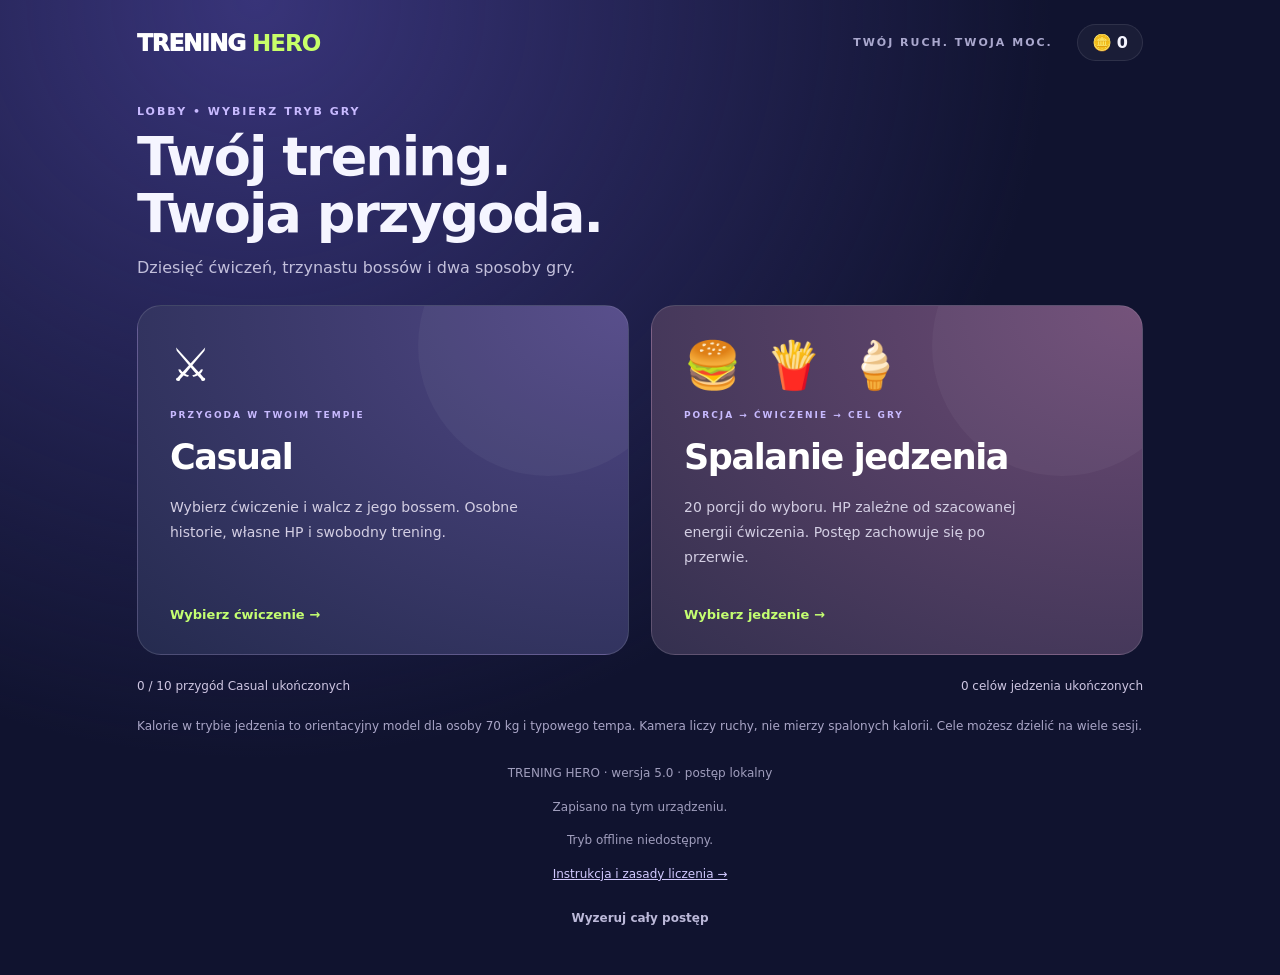
==== commit 6b515faf: "TRENING HERO 5: tryby gry, jedzenie i nowi bossowie Dodaje Casual i Spalanie jedzenia, 20 porcji z U" ====
--- a/index.html
+++ b/index.html
@@ -1,10 +1,11 @@
-<!doctype html><html lang="pl"><head><meta charset="utf-8"><meta name="viewport" content="width=device-width,initial-scale=1,viewport-fit=cover"><meta name="theme-color" content="#171b43"><meta name="apple-mobile-web-app-capable" content="yes"><meta name="apple-mobile-web-app-title" content="Trening Hero"><title>TRENING HERO</title><link rel="manifest" href="manifest.webmanifest"><link rel="apple-touch-icon" href="icon-192.png"><link rel="icon" href="icon-192.png"><link rel="stylesheet" href="style.css"></head>
+<!doctype html><html lang="pl"><head><meta charset="utf-8"><meta name="viewport" content="width=device-width,initial-scale=1,viewport-fit=cover"><meta name="theme-color" content="#171b43"><meta name="apple-mobile-web-app-capable" content="yes"><meta name="apple-mobile-web-app-title" content="Trening Hero"><title>TRENING HERO</title><link rel="manifest" href="manifest.webmanifest"><link rel="apple-touch-icon" href="icon-192.png"><link rel="icon" href="icon-192.png"><link rel="stylesheet" href="style.css"><link rel="stylesheet" href="v5.css"></head>
 <body><main><header><a class="brand" href="#lobby">TRENING <b>HERO</b></a><div class="header-right"><span class="tag">TWÓJ RUCH. TWOJA MOC.</span><span class="wallet">🪙 <b id="coins">0</b></span></div></header>
-<section id="lobby"><div class="intro"><p class="eyebrow">LOBBY • WYBIERZ SWOJĄ MISJĘ</p><h1>Każdy ruch<br>ma swoją moc.</h1><p>Osiem ćwiczeń. Osiem historii. Twój własny bohater.</p></div><div class="campaign"><div><span class="eyebrow">TWOJE PRZYGODY</span><h2 id="lobby-boss">Goblin Bąbel</h2><p id="lobby-progress">Etap 1 / 3</p></div><div class="campaign-right"><strong id="lobby-hp">40 HP</strong><span id="total-damage">0 zadanych obrażeń</span></div></div><div id="exercise-grid" class="exercise-grid"></div><p class="lobby-note">Kamera liczy ruchy na urządzeniu. Bieżnia korzysta z prędkości wpisanej przez Ciebie. Każde ćwiczenie to osobna przygoda, osobny boss i własne HP.</p></section>
-<section id="workout" hidden><nav class="workout-nav"><button id="back" class="back-button" aria-label="Wróć do lobby">← <span>Lobby</span></button><div><p class="eyebrow">TWOJA MISJA</p><h1 id="exercise-title">Pompki</h1></div><span id="exercise-icon" class="mode-icon">💪</span></nav>
-<div class="layout"><section class="card arena"><div class="arena-top"><span id="level">ETAP 1 / 3</span><span id="attack-rate">1 pompka = 1 HP</span></div><h2 id="boss-name">Goblin Bąbel</h2><div class="health"><div id="health-fill"></div></div><p id="hp" class="hp">30 / 30 HP</p><button id="reset-boss" class="reset-boss">↻ Resetuj bossa</button><div class="story-card"><p class="eyebrow">TWOJA HISTORIA</p><h3 id="story-title"></h3><p id="story-text"></p></div><div class="scene"><div class="moon"></div><div class="hill h1"></div><div class="hill h2"></div><div class="platform"></div><div id="boss" class="monster"><i class="horn left"></i><i class="horn right"></i><div class="body"><i class="eye e1"></i><i class="eye e2"></i><i class="mouth"></i><i class="belly"></i><span id="boss-emblem" class="boss-emblem" aria-hidden="true">✦</span></div><i class="foot f1"></i><i class="foot f2"></i></div><div id="impact" aria-hidden="true">−1</div></div><p id="battle-status" role="status">Każdy ruch ma moc.</p><button id="next" hidden>Zagraj ponownie ↻</button><div class="stats"><div><strong id="activity-total">0</strong><span id="activity-unit">POWTÓRZENIA</span></div><div><strong id="mode-damage">0</strong><span>OBRAŻENIA W ĆWICZENIU</span></div></div></section>
+<section id="lobby"><div class="intro"><p class="eyebrow">LOBBY • WYBIERZ TRYB GRY</p><h1>Twój trening.<br>Twoja przygoda.</h1><p>Dziesięć ćwiczeń, trzynastu bossów i dwa sposoby gry.</p></div><div class="mode-grid"><button id="choose-casual" class="game-mode casual-mode"><span class="mode-art">⚔️</span><span class="eyebrow">PRZYGODA W TWOIM TEMPIE</span><strong>Casual</strong><span>Wybierz ćwiczenie i walcz z jego bossem. Osobne historie, własne HP i swobodny trening.</span><b>Wybierz ćwiczenie →</b></button><button id="choose-food" class="game-mode food-mode"><span class="mode-art">🍔 🍟 🍦</span><span class="eyebrow">PORCJA → ĆWICZENIE → CEL GRY</span><strong>Spalanie jedzenia</strong><span>20 porcji do wyboru. HP zależne od szacowanej energii ćwiczenia. Postęp zachowuje się po przerwie.</span><b>Wybierz jedzenie →</b></button></div><div class="lobby-summary"><span id="lobby-progress">0 / 10 przygód Casual ukończonych</span><span id="total-damage">0 celów jedzenia ukończonych</span></div><p class="lobby-note">Kalorie w trybie jedzenia to orientacyjny model dla osoby 70 kg i typowego tempa. Kamera liczy ruchy, nie mierzy spalonych kalorii. Cele możesz dzielić na wiele sesji.</p></section>
+<section id="selection" hidden><nav class="workout-nav"><button id="selection-back" class="back-button" aria-label="Wróć do wyboru trybu">← <span>Wstecz</span></button><div><p class="eyebrow">WYBIERZ SWOJĄ MISJĘ</p><h1 id="selection-title">Casual</h1></div></nav><p id="selection-desc" class="selection-desc"></p><div id="food-settings" class="model-note" hidden><strong>Szacunek do gry · model 70 kg</strong><p>Porcja i typowe tempo wyznaczają orientacyjny cel. Rzeczywisty wydatek zależy m.in. od masy ciała, tempa i zakresu ruchu. Krótsze ruchy mogą zużywać mniej energii. Nie musisz kończyć celu w jednej sesji.</p><details><summary>Założenia i źródła przelicznika</summary><p>Dane jedzenia: USDA FNDDS 2021–2023. Intensywności: 2024 Adult Compendium. Model brutto: MET × 3,5 × 70 / 200 kcal/min. Tempo powtórzeń przyjęto w grze; dokładne wartości znajdziesz w instrukcji. Dla bieżni przyjęto punkt odniesienia 6 km/h i ręcznie podawaną prędkość. To nie pomiar ani zalecenie treningowe.</p><a href="INSTRUKCJA.html#energia">Zobacz pełne założenia →</a></details></div><div id="food-grid" class="food-grid" hidden></div><div id="exercise-grid" class="exercise-grid"></div></section>
+<section id="workout" hidden><nav class="workout-nav"><button id="back" class="back-button" aria-label="Wróć do wyboru ćwiczenia">← <span>Ćwiczenia</span></button><div><p class="eyebrow">TWOJA MISJA</p><h1 id="exercise-title">Pompki</h1></div><span id="exercise-icon" class="mode-icon">💪</span></nav>
+<div id="food-goal" class="food-goal" hidden><div><p class="eyebrow">ORIENTACYJNY CEL ENERGETYCZNY</p><h2 id="food-goal-title"></h2><p id="food-goal-units"></p></div><strong id="food-goal-progress"></strong><progress id="food-progress" max="100" value="0"></progress><p class="small">Orientacyjny cel gry dla modelu 70 kg, nie zalecenie treningowe ani pomiar kalorii. Postęp zapisuje się po przerwie.</p></div><div class="layout"><section class="card arena"><div class="arena-top"><span id="level">ETAP 1 / 3</span><span id="attack-rate">1 pompka = 1 HP</span></div><h2 id="boss-name">Goblin Bąbel</h2><div class="health"><div id="health-fill"></div></div><p id="hp" class="hp">30 / 30 HP</p><button id="reset-boss" class="reset-boss">↻ Resetuj bossa</button><div class="story-card"><p class="eyebrow">TWOJA HISTORIA</p><h3 id="story-title"></h3><p id="story-text"></p></div><div class="scene"><div class="moon"></div><div class="hill h1"></div><div class="hill h2"></div><div class="platform"></div><div id="boss" class="monster"><i class="horn left"></i><i class="horn right"></i><div class="body"><i class="eye e1"></i><i class="eye e2"></i><i class="mouth"></i><i class="belly"></i><span id="boss-emblem" class="boss-emblem" aria-hidden="true">✦</span></div><i class="foot f1"></i><i class="foot f2"></i></div><div id="impact" aria-hidden="true">−1</div></div><p id="battle-status" role="status">Każdy ruch ma moc.</p><button id="next" hidden>Zagraj ponownie ↻</button><div class="stats"><div><strong id="activity-total">0</strong><span id="activity-unit">POWTÓRZENIA</span></div><div><strong id="mode-damage">0</strong><span>OBRAŻENIA W ĆWICZENIU</span></div></div></section>
 <section class="card training"><p class="eyebrow">STREFA TRENINGU</p><h2 id="training-title">Wybierz swój ruch</h2><p id="exercise-hint" class="exercise-hint"></p>
-<div id="camera-panel"><div class="camera"><video id="video" playsinline muted autoplay></video><canvas id="overlay"></canvas><p id="placeholder">📷<br>Ustaw telefon stabilnie.<br>Włącz kamerę, gdy będziesz gotowy.</p></div><p id="camera-status" role="status">Kamera jest wyłączona.</p><div class="camera-settings"><label>Kamera <select id="facing"><option value="user">Przednia</option><option value="environment">Tylna</option></select></label><label id="pushup-view-wrap">Ustawienie pompki <select id="pushup-view"><option value="front">Przód — ruch ciała</option><option value="side">Bok — kąt łokcia</option></select></label><label>Czułość <select id="range-profile"><option value="easy">Czułe — krótsze ruchy</option><option value="standard">Dokładne — większy zakres</option></select></label></div><div class="buttons"><button id="start">Włącz kamerę</button><button id="stop" class="secondary" disabled>Zatrzymaj</button></div><div id="front-tools"><button id="calibrate" class="secondary" disabled>◎ Kalibruj górę</button><label>Zakres ruchu (mniej = czulej) <input id="sensitivity" type="range" min="8" max="40" value="14"><output id="sensitivity-value">14%</output></label><p class="small">Przyjmij górną pozycję pompki i pozostań nieruchomo przez 1,5 s po kliknięciu kalibracji. Liczy się ruch barków i głowy w dół oraz powrót. Kąt łokci jest pomijany. Nie ruszaj telefonem.</p></div><div class="feedback"><span id="phase">Czekam na pozycję</span><b id="metric">—</b></div><div id="hold-meter" hidden><div class="hold-ramp"><span>0 s · 1 HP/s</span><span>10 s · 2 HP/s</span><span>30 s · 3 HP/s</span></div><progress id="hold-progress" max="30" value="0"></progress><p class="small">Moc rośnie w jednej ciągłej serii. Gdy pozycja znika lub schodzisz z deski, seria zaczyna się od nowa.</p></div></div>
+<div id="camera-panel"><div class="camera"><video id="video" playsinline muted autoplay></video><canvas id="overlay"></canvas><p id="placeholder">📷<br>Ustaw telefon stabilnie.<br>Włącz kamerę, gdy będziesz gotowy.</p></div><p id="camera-status" role="status">Kamera jest wyłączona.</p><div class="camera-settings"><label>Kamera <select id="facing"><option value="user">Przednia</option><option value="environment">Tylna</option></select></label><label id="pushup-view-wrap">Ustawienie pompki <select id="pushup-view"><option value="front">Przód — ruch ciała</option><option value="side">Bok — kąt łokcia</option></select></label><label>Czułość <select id="range-profile"><option value="easy">Czułe — krótsze ruchy</option><option value="standard">Dokładne — większy zakres</option></select></label></div><div class="buttons"><button id="start">Włącz kamerę</button><button id="stop" class="secondary" disabled>Zatrzymaj</button></div><div id="front-tools"><button id="calibrate" class="secondary" disabled>◎ Kalibruj górę</button><label>Zakres ruchu (mniej = czulej) <input id="sensitivity" type="range" min="8" max="40" value="14"><output id="sensitivity-value">14%</output></label><p class="small">Przyjmij górną pozycję pompki i pozostań nieruchomo przez 1,5 s po kliknięciu kalibracji. Liczy się ruch barków i głowy w dół oraz powrót. Kąt łokci jest pomijany. Nie ruszaj telefonem.</p></div><div class="feedback"><span id="phase">Czekam na pozycję</span><b id="metric">—</b></div><div id="hold-meter" hidden><div id="hold-ramp" class="hold-ramp"><span>0 s · 1 HP/s</span><span>10 s · 2 HP/s</span><span>30 s · 3 HP/s</span></div><progress id="hold-progress" max="30" value="0"></progress><p id="hold-note" class="small">Moc rośnie w jednej ciągłej serii. Gdy pozycja znika lub schodzisz z deski, seria zaczyna się od nowa.</p></div></div>
 <div id="run-panel" hidden><div class="run-gauge"><span>PRĘDKOŚĆ Z EKRANU BIEŻNI</span><div><strong id="speed-display">6,0</strong><span>km/h</span></div><p id="run-power">1,00 HP / s</p></div><label class="speed-label" for="speed">Ustaw prędkość <input id="speed" type="range" min="0" max="20" step="0.5" value="6"></label><p class="manual-note">TRYB RĘCZNY • Prędkość wpisujesz suwakiem. Kamera i telefon nie mierzą prędkości bieżni.</p><div class="buttons"><button id="run-start">Rozpocznij bieg</button><button id="run-stop" class="secondary" disabled>Pauza</button></div><div class="run-stats"><div><strong id="run-time">0:00</strong><span>CZAS SESJI</span></div><div><strong id="run-distance">0,000</strong><span>SZACOWANE KM</span></div></div><p id="run-status" role="status">Gotowy. Timer ruszy po kliknięciu.</p></div>
-<details><summary>Jak działa zliczanie?</summary><p id="mode-explanation"></p><p>Kamera korzysta z eksperymentalnego rozpoznawania sylwetki i może pomylić ruchy. Nie mierzy ciężaru hantli i nie ocenia techniki. Przy utracie widoczności wróć do pozycji początkowej. Biblioteka i model wymagają internetu.</p></details><button id="demo" class="demo">⚡ Cios testowy — bez ćwiczenia</button><p class="small">Ciosy testowe: <b id="demo-total">0</b>. Nie zwiększają wyniku ćwiczeń. Kamera wyłącza się po powrocie do lobby.</p></section></div></section>
-<footer><p>TRENING HERO · wersja 4.0 · postęp lokalny</p><p id="save-status">Zapis na tym urządzeniu</p><p id="offline-status">Pierwsze uruchomienie wymaga internetu.</p><a href="INSTRUKCJA.html">Instrukcja i zasady liczenia →</a><button id="reset" class="text-button">Wyzeruj cały postęp</button></footer></main><script src="core.js"></script><script type="module" src="app.js"></script></body></html>
+<details><summary>Jak działa zliczanie?</summary><p id="mode-explanation"></p><p>Kamera korzysta z eksperymentalnego rozpoznawania sylwetki i może pomylić ruchy. Nie mierzy ciężaru hantli i nie ocenia techniki. Przy utracie widoczności wróć do pozycji początkowej. Biblioteka i model wymagają internetu.</p></details><button id="demo" class="demo">⚡ Cios testowy — bez ćwiczenia</button><p id="demo-note" class="small">Ciosy testowe: <b id="demo-total">0</b>. Nie zwiększają wyniku ćwiczeń. Kamera wyłącza się po powrocie do lobby.</p></section></div></section>
+<footer><p>TRENING HERO · wersja 5.0 · postęp lokalny</p><p id="save-status">Zapis na tym urządzeniu</p><p id="offline-status">Pierwsze uruchomienie wymaga internetu.</p><a href="INSTRUKCJA.html">Instrukcja i zasady liczenia →</a><button id="reset" class="text-button">Wyzeruj cały postęp</button></footer></main><script src="core.js"></script><script src="foods.js"></script><script src="energy.js"></script><script type="module" src="app.js"></script></body></html>
--- a/v5.css
+++ b/v5.css
@@ -0,0 +1,2 @@
+.mode-grid{display:grid;grid-template-columns:1fr 1fr;gap:22px}.game-mode{position:relative;display:flex;flex-direction:column;align-items:flex-start;text-align:left;gap:18px;padding:32px;border-radius:24px;color:#fff;min-height:350px;border:1px solid #ffffff20;overflow:hidden}.game-mode:before{content:'';position:absolute;right:-50px;top:-90px;width:260px;height:260px;border-radius:50%;background:#ffffff0a;pointer-events:none}.casual-mode{background:radial-gradient(ellipse at top right,#524887,#252b4f)}.food-mode{background:radial-gradient(ellipse at top right,#6f4c76,#34304f)}.game-mode:hover{border-color:#c4ff7188;transform:translateY(-3px)}.mode-art{font-size:46px;letter-spacing:4px}.game-mode>strong{font-size:35px;letter-spacing:-1.4px;line-height:1.1}.game-mode>span:not(.mode-art):not(.eyebrow){font-size:14px;line-height:1.8;font-weight:400;color:#d3cee3;max-width:370px}.game-mode>b{color:#c4ff71;margin-top:auto;font-size:13px}.game-mode .eyebrow{font-size:9px}.lobby-summary{display:flex;justify-content:space-between;gap:14px;flex-wrap:wrap;margin:24px 0 12px;color:#cec6e2;font-size:12px}.selection-desc{font-size:16px;line-height:1.7;color:#d4cce6;margin:20px 0}.food-grid{display:grid;grid-template-columns:repeat(5,1fr);gap:14px}.food-card{display:flex;flex-direction:column;align-items:center;text-align:center;gap:10px;padding:23px 12px;background:linear-gradient(135deg,#303358,#252744);color:#fff;border:1px solid #ffffff15;border-radius:18px;min-height:190px}.food-card:hover{border-color:#c4ff7188;transform:translateY(-3px)}.food-icon{font-size:39px}.food-card strong{font-size:16px;line-height:1.3}.food-card>span:not(.food-icon){font-weight:400;font-size:11px;color:#bcb7d0}.food-card>b{font-size:14px;color:#c4ff71;margin-top:auto}.model-note{border:1px solid #e5cd8730;background:#e5c3750a;border-radius:15px;padding:18px 20px;margin:20px 0 24px;font-size:12px;color:#ddd2b1;line-height:1.8}.model-note>strong{font-size:14px;color:#f1ddb0}.model-note p{margin-bottom:0}.model-note details{font-size:11px;margin-top:12px}.model-note a{color:#d7c6ff}.food-goal{display:flex;flex-wrap:wrap;align-items:center;justify-content:space-between;gap:12px;padding:22px 25px;background:linear-gradient(120deg,#42405f,#2c314e);border:1px solid #e6c17940;border-radius:19px;margin:0 0 22px}.food-goal h2{font-size:21px;margin:8px 0}.food-goal p{font-size:12px;color:#c4bdd4;line-height:1.7;margin:5px 0}.food-goal>strong{font-size:18px;color:#c4ff71;white-space:nowrap}.food-goal progress{flex-basis:100%;width:100%}.food-goal>.small{flex-basis:100%;font-size:10px}.tile-model{font-size:10px;color:#b9b4cf;font-weight:500}.monster[data-kind="thunder"] .body{border:5px solid #ffe098;border-radius:38%}.monster[data-kind="thunder"] .horn{background:#ffe299;clip-path:polygon(45% 0,100% 40%,65% 40%,90% 100%,0 50%,40% 50%);width:40px;height:75px}.monster[data-kind="vine"] .horn{background:linear-gradient(#bcffb0,#459069);border-radius:80% 0;width:50px;height:70px}.monster[data-kind="vine"] .body{border:5px solid #59a97b}.monster[data-kind="vine"] .foot{border-radius:0 70%;background:#478667}.monster[data-kind="baron"] .body{border:6px solid #dfc583;border-radius:35% 35% 42% 42%}.monster[data-kind="baron"] .horn{background:#ffd780;width:70px;height:35px;clip-path:polygon(0 0,25% 40%,50% 0,75% 40%,100% 0,90% 100%,10% 100%);border-radius:0;top:0}.monster[data-kind="baron"] .left{left:20px;transform:none}.monster[data-kind="baron"] .right{right:20px;transform:none}.monster[data-kind="frost"] .body{border-radius:40% 40% 30% 30%;border:5px solid #c3f6ff;box-shadow:inset -10px -5px 0 #4583bc44,0 0 25px #8ddbff66}.monster[data-kind="frost"] .horn{background:linear-gradient(#fff,#85c7ec);clip-path:polygon(50% 0,100% 100%,0 100%);width:42px;height:80px}.monster[data-kind="crunch"] .body{border:7px dotted #fff0b2;border-radius:35%;background:radial-gradient(circle at 25% 25%,#88653e 0 3%,transparent 4%),radial-gradient(circle at 75% 70%,#88653e 0 4%,transparent 5%),radial-gradient(circle at 35% 24%,#fff5c5,var(--skin),var(--dark))}.monster[data-kind="crunch"] .horn{background:#ffdd71;height:40px;clip-path:polygon(0 0,50% 40%,100% 0,90% 100%,10% 100%)}
+@media(max-width:900px){.food-grid{grid-template-columns:repeat(4,1fr)}}@media(max-width:700px){.mode-grid{grid-template-columns:1fr;gap:16px}.game-mode{padding:25px;min-height:280px;gap:15px}.game-mode>strong{font-size:32px}.mode-art{font-size:38px}.food-grid{grid-template-columns:repeat(2,1fr);gap:12px}.food-card{min-height:180px;padding:20px 12px}.workout-nav h1#selection-title{font-size:27px}.food-goal{padding:18px}.food-goal h2{font-size:19px}.food-goal>strong{font-size:16px}.lobby-summary{flex-direction:column}.model-note{padding:15px}.intro h1{font-size:39px}.food-goal progress{flex-basis:auto}}
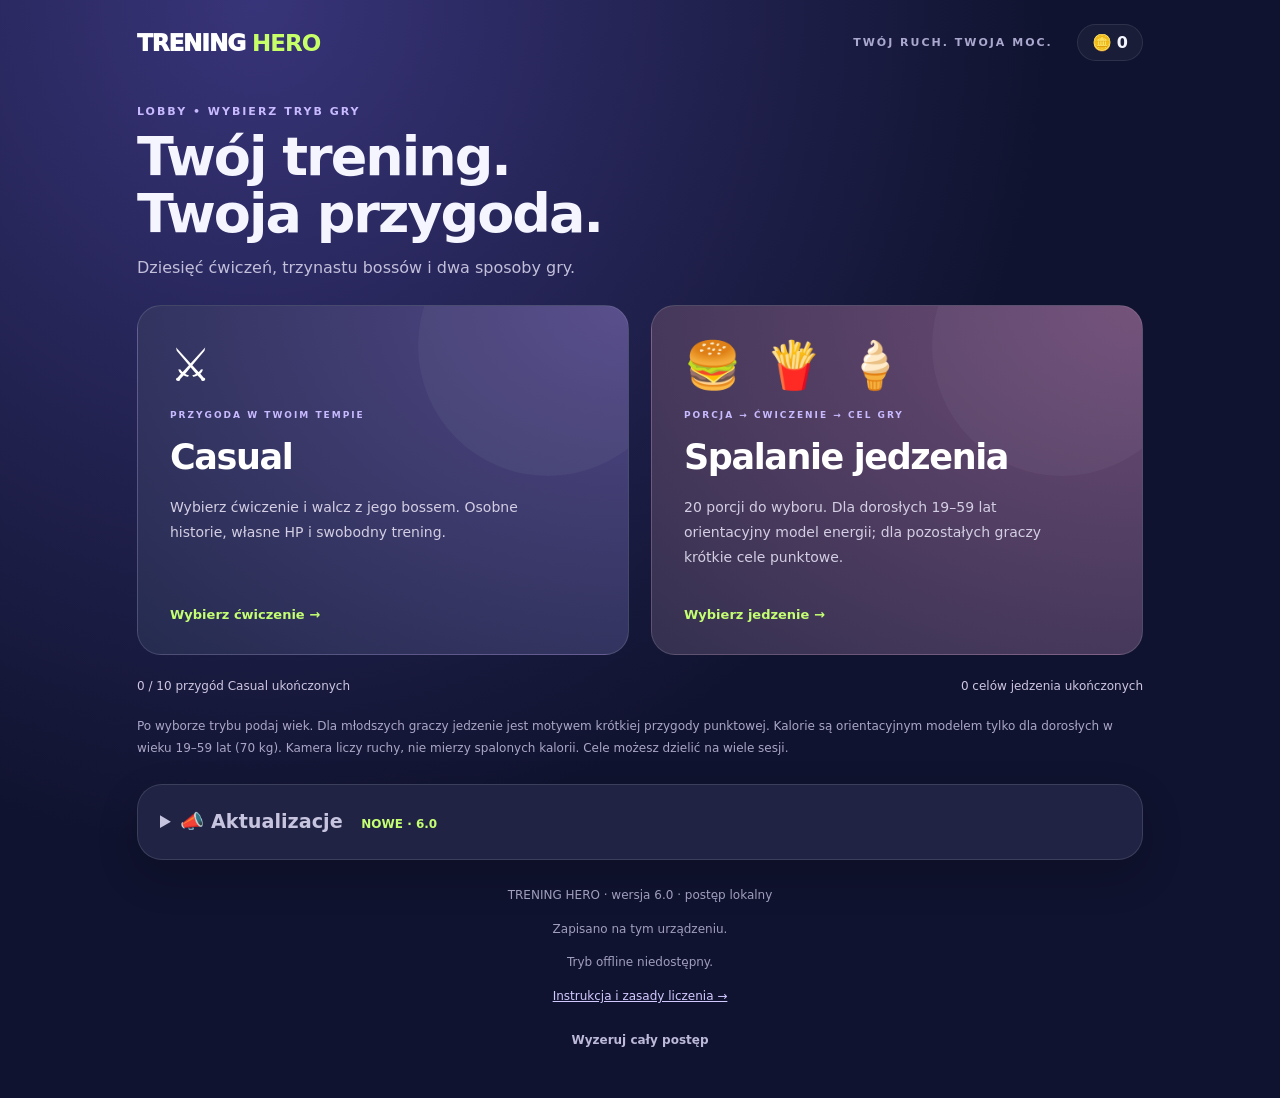
==== commit b46a4716: "TRENING HERO 6.0: wybór wieku, krótkie cele i aktualizacje Dodano wybór wieku po trybie, osobny zapi" ====
--- a/index.html
+++ b/index.html
@@ -1,11 +1,12 @@
 <!doctype html><html lang="pl"><head><meta charset="utf-8"><meta name="viewport" content="width=device-width,initial-scale=1,viewport-fit=cover"><meta name="theme-color" content="#171b43"><meta name="apple-mobile-web-app-capable" content="yes"><meta name="apple-mobile-web-app-title" content="Trening Hero"><title>TRENING HERO</title><link rel="manifest" href="manifest.webmanifest"><link rel="apple-touch-icon" href="icon-192.png"><link rel="icon" href="icon-192.png"><link rel="stylesheet" href="style.css"><link rel="stylesheet" href="v5.css"></head>
-<body><main><header><a class="brand" href="#lobby">TRENING <b>HERO</b></a><div class="header-right"><span class="tag">TWÓJ RUCH. TWOJA MOC.</span><span class="wallet">🪙 <b id="coins">0</b></span></div></header>
-<section id="lobby"><div class="intro"><p class="eyebrow">LOBBY • WYBIERZ TRYB GRY</p><h1>Twój trening.<br>Twoja przygoda.</h1><p>Dziesięć ćwiczeń, trzynastu bossów i dwa sposoby gry.</p></div><div class="mode-grid"><button id="choose-casual" class="game-mode casual-mode"><span class="mode-art">⚔️</span><span class="eyebrow">PRZYGODA W TWOIM TEMPIE</span><strong>Casual</strong><span>Wybierz ćwiczenie i walcz z jego bossem. Osobne historie, własne HP i swobodny trening.</span><b>Wybierz ćwiczenie →</b></button><button id="choose-food" class="game-mode food-mode"><span class="mode-art">🍔 🍟 🍦</span><span class="eyebrow">PORCJA → ĆWICZENIE → CEL GRY</span><strong>Spalanie jedzenia</strong><span>20 porcji do wyboru. HP zależne od szacowanej energii ćwiczenia. Postęp zachowuje się po przerwie.</span><b>Wybierz jedzenie →</b></button></div><div class="lobby-summary"><span id="lobby-progress">0 / 10 przygód Casual ukończonych</span><span id="total-damage">0 celów jedzenia ukończonych</span></div><p class="lobby-note">Kalorie w trybie jedzenia to orientacyjny model dla osoby 70 kg i typowego tempa. Kamera liczy ruchy, nie mierzy spalonych kalorii. Cele możesz dzielić na wiele sesji.</p></section>
+<body><main><header><a class="brand" href="#lobby">TRENING <b>HERO</b></a><div class="header-right"><button id="change-age" class="text-button" hidden></button><span class="tag">TWÓJ RUCH. TWOJA MOC.</span><span class="wallet">🪙 <b id="coins">0</b></span></div></header>
+<section id="lobby"><div class="intro"><p class="eyebrow">LOBBY • WYBIERZ TRYB GRY</p><h1>Twój trening.<br>Twoja przygoda.</h1><p>Dziesięć ćwiczeń, trzynastu bossów i dwa sposoby gry.</p></div><div class="mode-grid"><button id="choose-casual" class="game-mode casual-mode"><span class="mode-art">⚔️</span><span class="eyebrow">PRZYGODA W TWOIM TEMPIE</span><strong>Casual</strong><span>Wybierz ćwiczenie i walcz z jego bossem. Osobne historie, własne HP i swobodny trening.</span><b>Wybierz ćwiczenie →</b></button><button id="choose-food" class="game-mode food-mode"><span class="mode-art">🍔 🍟 🍦</span><span class="eyebrow">PORCJA → ĆWICZENIE → CEL GRY</span><strong id="food-mode-name">Spalanie jedzenia</strong><span id="food-mode-desc">20 motywów jedzenia i cele dopasowane do poziomu gry.</span><b>Wybierz jedzenie →</b></button></div><div class="lobby-summary"><span id="lobby-progress">0 / 10 przygód Casual ukończonych</span><span id="total-damage">0 celów jedzenia ukończonych</span></div><p class="lobby-note">Po wyborze trybu podaj wiek. Dla młodszych graczy jedzenie jest motywem krótkiej przygody punktowej. Kalorie są orientacyjnym modelem tylko dla dorosłych w wieku 19–59 lat (70 kg). Kamera liczy ruchy, nie mierzy spalonych kalorii. Cele możesz dzielić na wiele sesji.</p><details class="updates card"><summary>📣 Aktualizacje <span>NOWE · 6.0</span></summary><div id="updates-list"></div></details></section>
+<section id="age-screen" class="card age-card" hidden><button id="age-back" class="back-button">← Lobby</button><p class="eyebrow">TWÓJ POZIOM GRY</p><h1>Ile masz lat?</h1><p>Wiek ustawia długość celu gry. Młodsi gracze mają krótsze misje.</p><form id="age-form"><label for="age-input">Twój wiek (6–99 lat)</label><input id="age-input" type="number" inputmode="numeric" min="6" max="99" step="1" required><p id="age-preview" role="status"></p><button type="submit">Dalej →</button></form><p class="small">To poziom gry, nie zalecana liczba ćwiczeń. Wybierz wygodny ruch, odpoczywaj i przerwij, gdy potrzebujesz. Dzieci: grajcie z dorosłym. Wiek zapisuje się tylko w tej przeglądarce.</p></section>
 <section id="selection" hidden><nav class="workout-nav"><button id="selection-back" class="back-button" aria-label="Wróć do wyboru trybu">← <span>Wstecz</span></button><div><p class="eyebrow">WYBIERZ SWOJĄ MISJĘ</p><h1 id="selection-title">Casual</h1></div></nav><p id="selection-desc" class="selection-desc"></p><div id="food-settings" class="model-note" hidden><strong>Szacunek do gry · model 70 kg</strong><p>Porcja i typowe tempo wyznaczają orientacyjny cel. Rzeczywisty wydatek zależy m.in. od masy ciała, tempa i zakresu ruchu. Krótsze ruchy mogą zużywać mniej energii. Nie musisz kończyć celu w jednej sesji.</p><details><summary>Założenia i źródła przelicznika</summary><p>Dane jedzenia: USDA FNDDS 2021–2023. Intensywności: 2024 Adult Compendium. Model brutto: MET × 3,5 × 70 / 200 kcal/min. Tempo powtórzeń przyjęto w grze; dokładne wartości znajdziesz w instrukcji. Dla bieżni przyjęto punkt odniesienia 6 km/h i ręcznie podawaną prędkość. To nie pomiar ani zalecenie treningowe.</p><a href="INSTRUKCJA.html#energia">Zobacz pełne założenia →</a></details></div><div id="food-grid" class="food-grid" hidden></div><div id="exercise-grid" class="exercise-grid"></div></section>
 <section id="workout" hidden><nav class="workout-nav"><button id="back" class="back-button" aria-label="Wróć do wyboru ćwiczenia">← <span>Ćwiczenia</span></button><div><p class="eyebrow">TWOJA MISJA</p><h1 id="exercise-title">Pompki</h1></div><span id="exercise-icon" class="mode-icon">💪</span></nav>
-<div id="food-goal" class="food-goal" hidden><div><p class="eyebrow">ORIENTACYJNY CEL ENERGETYCZNY</p><h2 id="food-goal-title"></h2><p id="food-goal-units"></p></div><strong id="food-goal-progress"></strong><progress id="food-progress" max="100" value="0"></progress><p class="small">Orientacyjny cel gry dla modelu 70 kg, nie zalecenie treningowe ani pomiar kalorii. Postęp zapisuje się po przerwie.</p></div><div class="layout"><section class="card arena"><div class="arena-top"><span id="level">ETAP 1 / 3</span><span id="attack-rate">1 pompka = 1 HP</span></div><h2 id="boss-name">Goblin Bąbel</h2><div class="health"><div id="health-fill"></div></div><p id="hp" class="hp">30 / 30 HP</p><button id="reset-boss" class="reset-boss">↻ Resetuj bossa</button><div class="story-card"><p class="eyebrow">TWOJA HISTORIA</p><h3 id="story-title"></h3><p id="story-text"></p></div><div class="scene"><div class="moon"></div><div class="hill h1"></div><div class="hill h2"></div><div class="platform"></div><div id="boss" class="monster"><i class="horn left"></i><i class="horn right"></i><div class="body"><i class="eye e1"></i><i class="eye e2"></i><i class="mouth"></i><i class="belly"></i><span id="boss-emblem" class="boss-emblem" aria-hidden="true">✦</span></div><i class="foot f1"></i><i class="foot f2"></i></div><div id="impact" aria-hidden="true">−1</div></div><p id="battle-status" role="status">Każdy ruch ma moc.</p><button id="next" hidden>Zagraj ponownie ↻</button><div class="stats"><div><strong id="activity-total">0</strong><span id="activity-unit">POWTÓRZENIA</span></div><div><strong id="mode-damage">0</strong><span>OBRAŻENIA W ĆWICZENIU</span></div></div></section>
+<div id="food-goal" class="food-goal" hidden><div><p class="eyebrow"><span id="goal-label">ORIENTACYJNY CEL ENERGETYCZNY</span></p><h2 id="food-goal-title"></h2><p id="food-goal-units"></p></div><strong id="food-goal-progress"></strong><progress id="food-progress" max="100" value="0"></progress><p id="goal-note" class="small">Orientacyjny cel gry dla modelu 70 kg, nie zalecenie treningowe ani pomiar kalorii. Postęp zapisuje się po przerwie.</p></div><div class="layout"><section class="card arena"><div class="arena-top"><span id="level">ETAP 1 / 3</span><span id="attack-rate">1 pompka = 1 HP</span></div><h2 id="boss-name">Goblin Bąbel</h2><div class="health"><div id="health-fill"></div></div><p id="hp" class="hp">30 / 30 HP</p><button id="reset-boss" class="reset-boss">↻ Resetuj bossa</button><div class="story-card"><p class="eyebrow">TWOJA HISTORIA</p><h3 id="story-title"></h3><p id="story-text"></p></div><div class="scene"><div class="moon"></div><div class="hill h1"></div><div class="hill h2"></div><div class="platform"></div><div id="boss" class="monster"><i class="horn left"></i><i class="horn right"></i><div class="body"><i class="eye e1"></i><i class="eye e2"></i><i class="mouth"></i><i class="belly"></i><span id="boss-emblem" class="boss-emblem" aria-hidden="true">✦</span></div><i class="foot f1"></i><i class="foot f2"></i></div><div id="impact" aria-hidden="true">−1</div></div><p id="battle-status" role="status">Każdy ruch ma moc.</p><button id="next" hidden>Zagraj ponownie ↻</button><div class="stats"><div><strong id="activity-total">0</strong><span id="activity-unit">POWTÓRZENIA</span></div><div><strong id="mode-damage">0</strong><span>OBRAŻENIA W ĆWICZENIU</span></div></div></section>
 <section class="card training"><p class="eyebrow">STREFA TRENINGU</p><h2 id="training-title">Wybierz swój ruch</h2><p id="exercise-hint" class="exercise-hint"></p>
 <div id="camera-panel"><div class="camera"><video id="video" playsinline muted autoplay></video><canvas id="overlay"></canvas><p id="placeholder">📷<br>Ustaw telefon stabilnie.<br>Włącz kamerę, gdy będziesz gotowy.</p></div><p id="camera-status" role="status">Kamera jest wyłączona.</p><div class="camera-settings"><label>Kamera <select id="facing"><option value="user">Przednia</option><option value="environment">Tylna</option></select></label><label id="pushup-view-wrap">Ustawienie pompki <select id="pushup-view"><option value="front">Przód — ruch ciała</option><option value="side">Bok — kąt łokcia</option></select></label><label>Czułość <select id="range-profile"><option value="easy">Czułe — krótsze ruchy</option><option value="standard">Dokładne — większy zakres</option></select></label></div><div class="buttons"><button id="start">Włącz kamerę</button><button id="stop" class="secondary" disabled>Zatrzymaj</button></div><div id="front-tools"><button id="calibrate" class="secondary" disabled>◎ Kalibruj górę</button><label>Zakres ruchu (mniej = czulej) <input id="sensitivity" type="range" min="8" max="40" value="14"><output id="sensitivity-value">14%</output></label><p class="small">Przyjmij górną pozycję pompki i pozostań nieruchomo przez 1,5 s po kliknięciu kalibracji. Liczy się ruch barków i głowy w dół oraz powrót. Kąt łokci jest pomijany. Nie ruszaj telefonem.</p></div><div class="feedback"><span id="phase">Czekam na pozycję</span><b id="metric">—</b></div><div id="hold-meter" hidden><div id="hold-ramp" class="hold-ramp"><span>0 s · 1 HP/s</span><span>10 s · 2 HP/s</span><span>30 s · 3 HP/s</span></div><progress id="hold-progress" max="30" value="0"></progress><p id="hold-note" class="small">Moc rośnie w jednej ciągłej serii. Gdy pozycja znika lub schodzisz z deski, seria zaczyna się od nowa.</p></div></div>
 <div id="run-panel" hidden><div class="run-gauge"><span>PRĘDKOŚĆ Z EKRANU BIEŻNI</span><div><strong id="speed-display">6,0</strong><span>km/h</span></div><p id="run-power">1,00 HP / s</p></div><label class="speed-label" for="speed">Ustaw prędkość <input id="speed" type="range" min="0" max="20" step="0.5" value="6"></label><p class="manual-note">TRYB RĘCZNY • Prędkość wpisujesz suwakiem. Kamera i telefon nie mierzą prędkości bieżni.</p><div class="buttons"><button id="run-start">Rozpocznij bieg</button><button id="run-stop" class="secondary" disabled>Pauza</button></div><div class="run-stats"><div><strong id="run-time">0:00</strong><span>CZAS SESJI</span></div><div><strong id="run-distance">0,000</strong><span>SZACOWANE KM</span></div></div><p id="run-status" role="status">Gotowy. Timer ruszy po kliknięciu.</p></div>
 <details><summary>Jak działa zliczanie?</summary><p id="mode-explanation"></p><p>Kamera korzysta z eksperymentalnego rozpoznawania sylwetki i może pomylić ruchy. Nie mierzy ciężaru hantli i nie ocenia techniki. Przy utracie widoczności wróć do pozycji początkowej. Biblioteka i model wymagają internetu.</p></details><button id="demo" class="demo">⚡ Cios testowy — bez ćwiczenia</button><p id="demo-note" class="small">Ciosy testowe: <b id="demo-total">0</b>. Nie zwiększają wyniku ćwiczeń. Kamera wyłącza się po powrocie do lobby.</p></section></div></section>
-<footer><p>TRENING HERO · wersja 5.0 · postęp lokalny</p><p id="save-status">Zapis na tym urządzeniu</p><p id="offline-status">Pierwsze uruchomienie wymaga internetu.</p><a href="INSTRUKCJA.html">Instrukcja i zasady liczenia →</a><button id="reset" class="text-button">Wyzeruj cały postęp</button></footer></main><script src="core.js"></script><script src="foods.js"></script><script src="energy.js"></script><script type="module" src="app.js"></script></body></html>
+<footer><p>TRENING HERO · wersja 6.0 · postęp lokalny</p><p id="save-status">Zapis na tym urządzeniu</p><p id="offline-status">Pierwsze uruchomienie wymaga internetu.</p><a href="INSTRUKCJA.html">Instrukcja i zasady liczenia →</a><button id="reset" class="text-button">Wyzeruj cały postęp</button></footer></main><script src="core.js"></script><script src="foods.js"></script><script src="energy.js"></script><script src="profiles.js"></script><script src="updates.js"></script><script type="module" src="app.js"></script></body></html>
--- a/v5.css
+++ b/v5.css
@@ -1,2 +1,4 @@
 .mode-grid{display:grid;grid-template-columns:1fr 1fr;gap:22px}.game-mode{position:relative;display:flex;flex-direction:column;align-items:flex-start;text-align:left;gap:18px;padding:32px;border-radius:24px;color:#fff;min-height:350px;border:1px solid #ffffff20;overflow:hidden}.game-mode:before{content:'';position:absolute;right:-50px;top:-90px;width:260px;height:260px;border-radius:50%;background:#ffffff0a;pointer-events:none}.casual-mode{background:radial-gradient(ellipse at top right,#524887,#252b4f)}.food-mode{background:radial-gradient(ellipse at top right,#6f4c76,#34304f)}.game-mode:hover{border-color:#c4ff7188;transform:translateY(-3px)}.mode-art{font-size:46px;letter-spacing:4px}.game-mode>strong{font-size:35px;letter-spacing:-1.4px;line-height:1.1}.game-mode>span:not(.mode-art):not(.eyebrow){font-size:14px;line-height:1.8;font-weight:400;color:#d3cee3;max-width:370px}.game-mode>b{color:#c4ff71;margin-top:auto;font-size:13px}.game-mode .eyebrow{font-size:9px}.lobby-summary{display:flex;justify-content:space-between;gap:14px;flex-wrap:wrap;margin:24px 0 12px;color:#cec6e2;font-size:12px}.selection-desc{font-size:16px;line-height:1.7;color:#d4cce6;margin:20px 0}.food-grid{display:grid;grid-template-columns:repeat(5,1fr);gap:14px}.food-card{display:flex;flex-direction:column;align-items:center;text-align:center;gap:10px;padding:23px 12px;background:linear-gradient(135deg,#303358,#252744);color:#fff;border:1px solid #ffffff15;border-radius:18px;min-height:190px}.food-card:hover{border-color:#c4ff7188;transform:translateY(-3px)}.food-icon{font-size:39px}.food-card strong{font-size:16px;line-height:1.3}.food-card>span:not(.food-icon){font-weight:400;font-size:11px;color:#bcb7d0}.food-card>b{font-size:14px;color:#c4ff71;margin-top:auto}.model-note{border:1px solid #e5cd8730;background:#e5c3750a;border-radius:15px;padding:18px 20px;margin:20px 0 24px;font-size:12px;color:#ddd2b1;line-height:1.8}.model-note>strong{font-size:14px;color:#f1ddb0}.model-note p{margin-bottom:0}.model-note details{font-size:11px;margin-top:12px}.model-note a{color:#d7c6ff}.food-goal{display:flex;flex-wrap:wrap;align-items:center;justify-content:space-between;gap:12px;padding:22px 25px;background:linear-gradient(120deg,#42405f,#2c314e);border:1px solid #e6c17940;border-radius:19px;margin:0 0 22px}.food-goal h2{font-size:21px;margin:8px 0}.food-goal p{font-size:12px;color:#c4bdd4;line-height:1.7;margin:5px 0}.food-goal>strong{font-size:18px;color:#c4ff71;white-space:nowrap}.food-goal progress{flex-basis:100%;width:100%}.food-goal>.small{flex-basis:100%;font-size:10px}.tile-model{font-size:10px;color:#b9b4cf;font-weight:500}.monster[data-kind="thunder"] .body{border:5px solid #ffe098;border-radius:38%}.monster[data-kind="thunder"] .horn{background:#ffe299;clip-path:polygon(45% 0,100% 40%,65% 40%,90% 100%,0 50%,40% 50%);width:40px;height:75px}.monster[data-kind="vine"] .horn{background:linear-gradient(#bcffb0,#459069);border-radius:80% 0;width:50px;height:70px}.monster[data-kind="vine"] .body{border:5px solid #59a97b}.monster[data-kind="vine"] .foot{border-radius:0 70%;background:#478667}.monster[data-kind="baron"] .body{border:6px solid #dfc583;border-radius:35% 35% 42% 42%}.monster[data-kind="baron"] .horn{background:#ffd780;width:70px;height:35px;clip-path:polygon(0 0,25% 40%,50% 0,75% 40%,100% 0,90% 100%,10% 100%);border-radius:0;top:0}.monster[data-kind="baron"] .left{left:20px;transform:none}.monster[data-kind="baron"] .right{right:20px;transform:none}.monster[data-kind="frost"] .body{border-radius:40% 40% 30% 30%;border:5px solid #c3f6ff;box-shadow:inset -10px -5px 0 #4583bc44,0 0 25px #8ddbff66}.monster[data-kind="frost"] .horn{background:linear-gradient(#fff,#85c7ec);clip-path:polygon(50% 0,100% 100%,0 100%);width:42px;height:80px}.monster[data-kind="crunch"] .body{border:7px dotted #fff0b2;border-radius:35%;background:radial-gradient(circle at 25% 25%,#88653e 0 3%,transparent 4%),radial-gradient(circle at 75% 70%,#88653e 0 4%,transparent 5%),radial-gradient(circle at 35% 24%,#fff5c5,var(--skin),var(--dark))}.monster[data-kind="crunch"] .horn{background:#ffdd71;height:40px;clip-path:polygon(0 0,50% 40%,100% 0,90% 100%,10% 100%)}
 @media(max-width:900px){.food-grid{grid-template-columns:repeat(4,1fr)}}@media(max-width:700px){.mode-grid{grid-template-columns:1fr;gap:16px}.game-mode{padding:25px;min-height:280px;gap:15px}.game-mode>strong{font-size:32px}.mode-art{font-size:38px}.food-grid{grid-template-columns:repeat(2,1fr);gap:12px}.food-card{min-height:180px;padding:20px 12px}.workout-nav h1#selection-title{font-size:27px}.food-goal{padding:18px}.food-goal h2{font-size:19px}.food-goal>strong{font-size:16px}.lobby-summary{flex-direction:column}.model-note{padding:15px}.intro h1{font-size:39px}.food-goal progress{flex-basis:auto}}
+
+.updates{margin-top:24px;padding:22px}.updates summary{font-size:1.2rem;font-weight:800;cursor:pointer}.updates summary span{font-size:.75rem;color:#c4ff71;margin-left:12px}.updates li{margin:9px 0;line-height:1.5}.updates article+article{border-top:1px solid #555;padding-top:20px}.age-card{max-width:620px;margin:32px auto;padding:28px}.age-card h1{font-size:2.5rem}.age-card form{display:grid;gap:16px;margin:24px 0}.age-card input{max-width:100%;width:150px;padding:14px;border-radius:12px;font:700 1.5rem system-ui;background:#fff;color:#171b43}.age-card p{line-height:1.6}.header-right{flex-wrap:wrap}#change-age{font-size:.85rem}
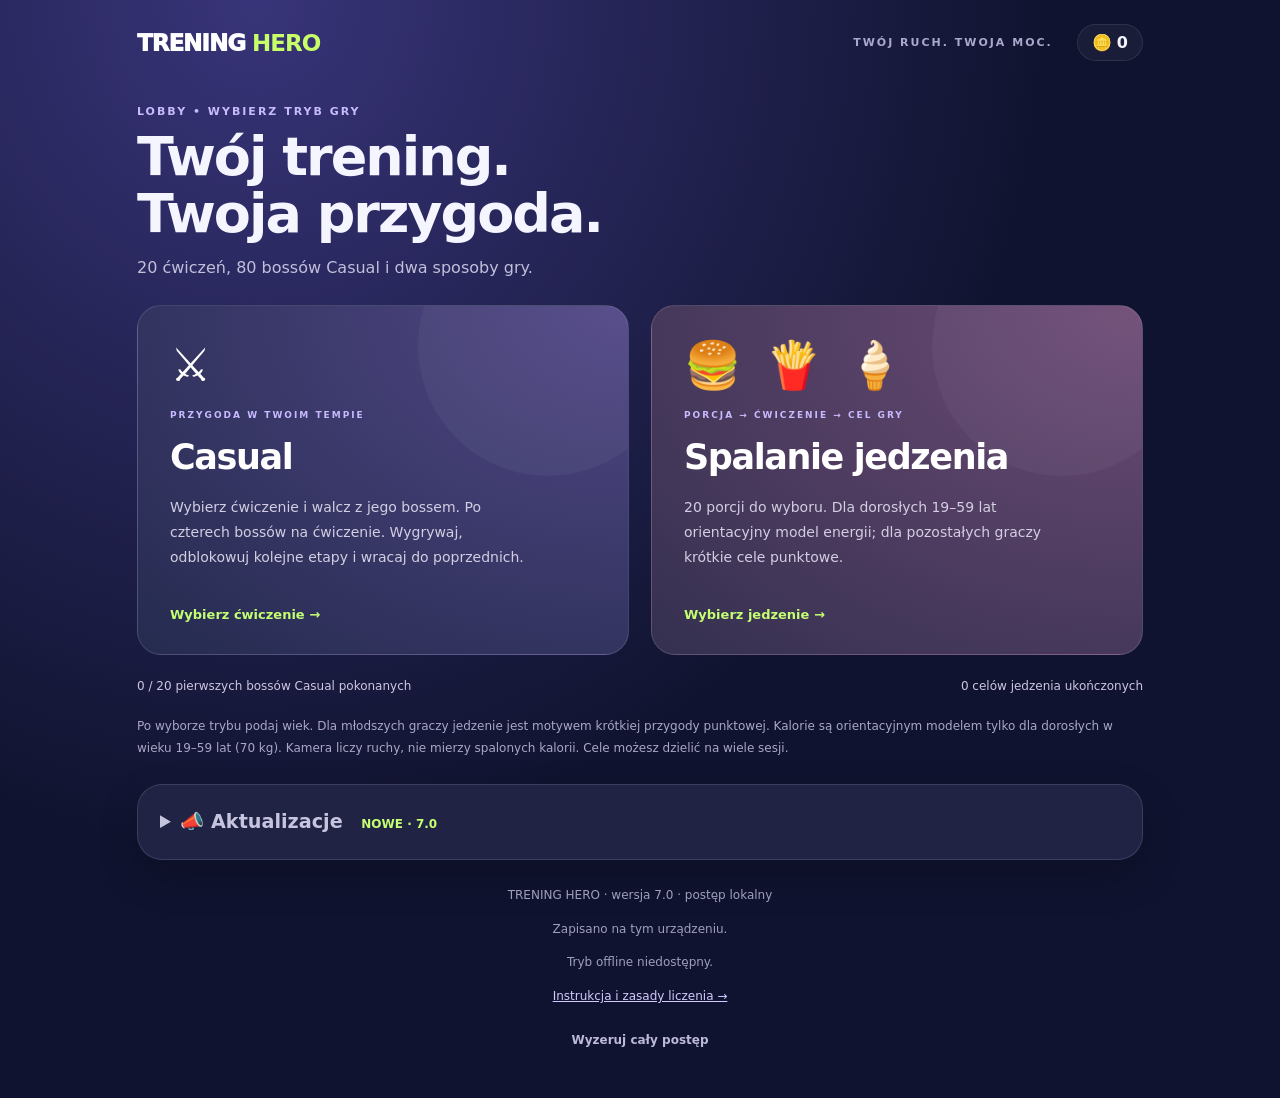
==== commit 1bfdb249: "TRENING HERO 7.0: nowe skłony, 20 ćwiczeń i 80 bossów Casual Dodaje licznik pochylenia tułowia z kal" ====
--- a/index.html
+++ b/index.html
@@ -1,12 +1,12 @@
 <!doctype html><html lang="pl"><head><meta charset="utf-8"><meta name="viewport" content="width=device-width,initial-scale=1,viewport-fit=cover"><meta name="theme-color" content="#171b43"><meta name="apple-mobile-web-app-capable" content="yes"><meta name="apple-mobile-web-app-title" content="Trening Hero"><title>TRENING HERO</title><link rel="manifest" href="manifest.webmanifest"><link rel="apple-touch-icon" href="icon-192.png"><link rel="icon" href="icon-192.png"><link rel="stylesheet" href="style.css"><link rel="stylesheet" href="v5.css"></head>
 <body><main><header><a class="brand" href="#lobby">TRENING <b>HERO</b></a><div class="header-right"><button id="change-age" class="text-button" hidden></button><span class="tag">TWÓJ RUCH. TWOJA MOC.</span><span class="wallet">🪙 <b id="coins">0</b></span></div></header>
-<section id="lobby"><div class="intro"><p class="eyebrow">LOBBY • WYBIERZ TRYB GRY</p><h1>Twój trening.<br>Twoja przygoda.</h1><p>Dziesięć ćwiczeń, trzynastu bossów i dwa sposoby gry.</p></div><div class="mode-grid"><button id="choose-casual" class="game-mode casual-mode"><span class="mode-art">⚔️</span><span class="eyebrow">PRZYGODA W TWOIM TEMPIE</span><strong>Casual</strong><span>Wybierz ćwiczenie i walcz z jego bossem. Osobne historie, własne HP i swobodny trening.</span><b>Wybierz ćwiczenie →</b></button><button id="choose-food" class="game-mode food-mode"><span class="mode-art">🍔 🍟 🍦</span><span class="eyebrow">PORCJA → ĆWICZENIE → CEL GRY</span><strong id="food-mode-name">Spalanie jedzenia</strong><span id="food-mode-desc">20 motywów jedzenia i cele dopasowane do poziomu gry.</span><b>Wybierz jedzenie →</b></button></div><div class="lobby-summary"><span id="lobby-progress">0 / 10 przygód Casual ukończonych</span><span id="total-damage">0 celów jedzenia ukończonych</span></div><p class="lobby-note">Po wyborze trybu podaj wiek. Dla młodszych graczy jedzenie jest motywem krótkiej przygody punktowej. Kalorie są orientacyjnym modelem tylko dla dorosłych w wieku 19–59 lat (70 kg). Kamera liczy ruchy, nie mierzy spalonych kalorii. Cele możesz dzielić na wiele sesji.</p><details class="updates card"><summary>📣 Aktualizacje <span>NOWE · 6.0</span></summary><div id="updates-list"></div></details></section>
+<section id="lobby"><div class="intro"><p class="eyebrow">LOBBY • WYBIERZ TRYB GRY</p><h1>Twój trening.<br>Twoja przygoda.</h1><p>20 ćwiczeń, 80 bossów Casual i dwa sposoby gry.</p></div><div class="mode-grid"><button id="choose-casual" class="game-mode casual-mode"><span class="mode-art">⚔️</span><span class="eyebrow">PRZYGODA W TWOIM TEMPIE</span><strong>Casual</strong><span>Wybierz ćwiczenie i walcz z jego bossem. Po czterech bossów na ćwiczenie. Wygrywaj, odblokowuj kolejne etapy i wracaj do poprzednich.</span><b>Wybierz ćwiczenie →</b></button><button id="choose-food" class="game-mode food-mode"><span class="mode-art">🍔 🍟 🍦</span><span class="eyebrow">PORCJA → ĆWICZENIE → CEL GRY</span><strong id="food-mode-name">Spalanie jedzenia</strong><span id="food-mode-desc">20 motywów jedzenia i cele dopasowane do poziomu gry.</span><b>Wybierz jedzenie →</b></button></div><div class="lobby-summary"><span id="lobby-progress">0 / 10 przygód Casual ukończonych</span><span id="total-damage">0 celów jedzenia ukończonych</span></div><p class="lobby-note">Po wyborze trybu podaj wiek. Dla młodszych graczy jedzenie jest motywem krótkiej przygody punktowej. Kalorie są orientacyjnym modelem tylko dla dorosłych w wieku 19–59 lat (70 kg). Kamera liczy ruchy, nie mierzy spalonych kalorii. Cele możesz dzielić na wiele sesji.</p><details class="updates card"><summary>📣 Aktualizacje <span>NOWE · 7.0</span></summary><div id="updates-list"></div></details></section>
 <section id="age-screen" class="card age-card" hidden><button id="age-back" class="back-button">← Lobby</button><p class="eyebrow">TWÓJ POZIOM GRY</p><h1>Ile masz lat?</h1><p>Wiek ustawia długość celu gry. Młodsi gracze mają krótsze misje.</p><form id="age-form"><label for="age-input">Twój wiek (6–99 lat)</label><input id="age-input" type="number" inputmode="numeric" min="6" max="99" step="1" required><p id="age-preview" role="status"></p><button type="submit">Dalej →</button></form><p class="small">To poziom gry, nie zalecana liczba ćwiczeń. Wybierz wygodny ruch, odpoczywaj i przerwij, gdy potrzebujesz. Dzieci: grajcie z dorosłym. Wiek zapisuje się tylko w tej przeglądarce.</p></section>
 <section id="selection" hidden><nav class="workout-nav"><button id="selection-back" class="back-button" aria-label="Wróć do wyboru trybu">← <span>Wstecz</span></button><div><p class="eyebrow">WYBIERZ SWOJĄ MISJĘ</p><h1 id="selection-title">Casual</h1></div></nav><p id="selection-desc" class="selection-desc"></p><div id="food-settings" class="model-note" hidden><strong>Szacunek do gry · model 70 kg</strong><p>Porcja i typowe tempo wyznaczają orientacyjny cel. Rzeczywisty wydatek zależy m.in. od masy ciała, tempa i zakresu ruchu. Krótsze ruchy mogą zużywać mniej energii. Nie musisz kończyć celu w jednej sesji.</p><details><summary>Założenia i źródła przelicznika</summary><p>Dane jedzenia: USDA FNDDS 2021–2023. Intensywności: 2024 Adult Compendium. Model brutto: MET × 3,5 × 70 / 200 kcal/min. Tempo powtórzeń przyjęto w grze; dokładne wartości znajdziesz w instrukcji. Dla bieżni przyjęto punkt odniesienia 6 km/h i ręcznie podawaną prędkość. To nie pomiar ani zalecenie treningowe.</p><a href="INSTRUKCJA.html#energia">Zobacz pełne założenia →</a></details></div><div id="food-grid" class="food-grid" hidden></div><div id="exercise-grid" class="exercise-grid"></div></section>
 <section id="workout" hidden><nav class="workout-nav"><button id="back" class="back-button" aria-label="Wróć do wyboru ćwiczenia">← <span>Ćwiczenia</span></button><div><p class="eyebrow">TWOJA MISJA</p><h1 id="exercise-title">Pompki</h1></div><span id="exercise-icon" class="mode-icon">💪</span></nav>
-<div id="food-goal" class="food-goal" hidden><div><p class="eyebrow"><span id="goal-label">ORIENTACYJNY CEL ENERGETYCZNY</span></p><h2 id="food-goal-title"></h2><p id="food-goal-units"></p></div><strong id="food-goal-progress"></strong><progress id="food-progress" max="100" value="0"></progress><p id="goal-note" class="small">Orientacyjny cel gry dla modelu 70 kg, nie zalecenie treningowe ani pomiar kalorii. Postęp zapisuje się po przerwie.</p></div><div class="layout"><section class="card arena"><div class="arena-top"><span id="level">ETAP 1 / 3</span><span id="attack-rate">1 pompka = 1 HP</span></div><h2 id="boss-name">Goblin Bąbel</h2><div class="health"><div id="health-fill"></div></div><p id="hp" class="hp">30 / 30 HP</p><button id="reset-boss" class="reset-boss">↻ Resetuj bossa</button><div class="story-card"><p class="eyebrow">TWOJA HISTORIA</p><h3 id="story-title"></h3><p id="story-text"></p></div><div class="scene"><div class="moon"></div><div class="hill h1"></div><div class="hill h2"></div><div class="platform"></div><div id="boss" class="monster"><i class="horn left"></i><i class="horn right"></i><div class="body"><i class="eye e1"></i><i class="eye e2"></i><i class="mouth"></i><i class="belly"></i><span id="boss-emblem" class="boss-emblem" aria-hidden="true">✦</span></div><i class="foot f1"></i><i class="foot f2"></i></div><div id="impact" aria-hidden="true">−1</div></div><p id="battle-status" role="status">Każdy ruch ma moc.</p><button id="next" hidden>Zagraj ponownie ↻</button><div class="stats"><div><strong id="activity-total">0</strong><span id="activity-unit">POWTÓRZENIA</span></div><div><strong id="mode-damage">0</strong><span>OBRAŻENIA W ĆWICZENIU</span></div></div></section>
+<section id="campaign" class="campaign-panel" hidden><p class="eyebrow">TWOJA PRZYGODA · 4 BOSSÓW</p><p>Kolejny boss ma więcej HP. Postęp zapisuje się po przerwie. Reset odnawia tylko wybranego bossa.</p><div id="campaign-road" class="campaign-road"></div></section><div id="food-goal" class="food-goal" hidden><div><p class="eyebrow"><span id="goal-label">ORIENTACYJNY CEL ENERGETYCZNY</span></p><h2 id="food-goal-title"></h2><p id="food-goal-units"></p></div><strong id="food-goal-progress"></strong><progress id="food-progress" max="100" value="0"></progress><p id="goal-note" class="small">Orientacyjny cel gry dla modelu 70 kg, nie zalecenie treningowe ani pomiar kalorii. Postęp zapisuje się po przerwie.</p></div><div class="layout"><section class="card arena"><div class="arena-top"><span id="level">ETAP 1 / 3</span><span id="attack-rate">1 pompka = 1 HP</span></div><h2 id="boss-name">Goblin Bąbel</h2><div class="health"><div id="health-fill"></div></div><p id="hp" class="hp">30 / 30 HP</p><button id="reset-boss" class="reset-boss">↻ Resetuj bossa</button><div class="story-card"><p class="eyebrow">TWOJA HISTORIA</p><h3 id="story-title"></h3><p id="story-text"></p></div><div class="scene"><div class="moon"></div><div class="hill h1"></div><div class="hill h2"></div><div class="platform"></div><div id="boss" class="monster"><i class="horn left"></i><i class="horn right"></i><div class="body"><i class="eye e1"></i><i class="eye e2"></i><i class="mouth"></i><i class="belly"></i><span id="boss-emblem" class="boss-emblem" aria-hidden="true">✦</span></div><i class="foot f1"></i><i class="foot f2"></i></div><div id="impact" aria-hidden="true">−1</div></div><p id="battle-status" role="status">Każdy ruch ma moc.</p><button id="next" hidden>Zagraj ponownie ↻</button><div class="stats"><div><strong id="activity-total">0</strong><span id="activity-unit">POWTÓRZENIA</span></div><div><strong id="mode-damage">0</strong><span>OBRAŻENIA W ĆWICZENIU</span></div></div></section>
 <section class="card training"><p class="eyebrow">STREFA TRENINGU</p><h2 id="training-title">Wybierz swój ruch</h2><p id="exercise-hint" class="exercise-hint"></p>
-<div id="camera-panel"><div class="camera"><video id="video" playsinline muted autoplay></video><canvas id="overlay"></canvas><p id="placeholder">📷<br>Ustaw telefon stabilnie.<br>Włącz kamerę, gdy będziesz gotowy.</p></div><p id="camera-status" role="status">Kamera jest wyłączona.</p><div class="camera-settings"><label>Kamera <select id="facing"><option value="user">Przednia</option><option value="environment">Tylna</option></select></label><label id="pushup-view-wrap">Ustawienie pompki <select id="pushup-view"><option value="front">Przód — ruch ciała</option><option value="side">Bok — kąt łokcia</option></select></label><label>Czułość <select id="range-profile"><option value="easy">Czułe — krótsze ruchy</option><option value="standard">Dokładne — większy zakres</option></select></label></div><div class="buttons"><button id="start">Włącz kamerę</button><button id="stop" class="secondary" disabled>Zatrzymaj</button></div><div id="front-tools"><button id="calibrate" class="secondary" disabled>◎ Kalibruj górę</button><label>Zakres ruchu (mniej = czulej) <input id="sensitivity" type="range" min="8" max="40" value="14"><output id="sensitivity-value">14%</output></label><p class="small">Przyjmij górną pozycję pompki i pozostań nieruchomo przez 1,5 s po kliknięciu kalibracji. Liczy się ruch barków i głowy w dół oraz powrót. Kąt łokci jest pomijany. Nie ruszaj telefonem.</p></div><div class="feedback"><span id="phase">Czekam na pozycję</span><b id="metric">—</b></div><div id="hold-meter" hidden><div id="hold-ramp" class="hold-ramp"><span>0 s · 1 HP/s</span><span>10 s · 2 HP/s</span><span>30 s · 3 HP/s</span></div><progress id="hold-progress" max="30" value="0"></progress><p id="hold-note" class="small">Moc rośnie w jednej ciągłej serii. Gdy pozycja znika lub schodzisz z deski, seria zaczyna się od nowa.</p></div></div>
+<div id="camera-panel"><div class="camera"><video id="video" playsinline muted autoplay></video><canvas id="overlay"></canvas><p id="placeholder">📷<br>Ustaw telefon stabilnie.<br>Włącz kamerę, gdy będziesz gotowy.</p></div><p id="camera-status" role="status">Kamera jest wyłączona.</p><div class="camera-settings"><label>Kamera <select id="facing"><option value="user">Przednia</option><option value="environment">Tylna</option></select></label><label id="pushup-view-wrap">Ustawienie pompki <select id="pushup-view"><option value="front">Przód — ruch ciała</option><option value="side">Bok — kąt łokcia</option></select></label><label>Czułość <select id="range-profile"><option value="easy">Czułe — krótsze ruchy</option><option value="standard">Dokładne — większy zakres</option></select></label></div><div class="buttons"><button id="start">Włącz kamerę</button><button id="stop" class="secondary" disabled>Zatrzymaj</button></div><div id="front-tools"><button id="calibrate" class="secondary" disabled>◎ Kalibruj górę</button><label>Zakres ruchu (mniej = czulej) <input id="sensitivity" type="range" min="8" max="40" value="14"><output id="sensitivity-value">14%</output></label><p class="small">Przyjmij górną pozycję pompki i pozostań nieruchomo przez 1,5 s po kliknięciu kalibracji. Liczy się ruch barków i głowy w dół oraz powrót. Kąt łokci jest pomijany. Nie ruszaj telefonem.</p></div><div id="bend-tools" class="model-note" hidden><strong>Nowe skłony: liczymy pochylenie tułowia</strong><p>Telefon z boku. Wystarczy widoczny bark i biodro. Stań prosto przez sekundę, pochyl się w wygodnym zakresie i wróć. Nie trzeba dotykać palców stóp.</p><button id="bend-calibrate" class="secondary">◎ Ustaw pozycję startową ponownie</button></div><div class="feedback"><span id="phase">Czekam na pozycję</span><b id="metric">—</b></div><div id="hold-meter" hidden><div id="hold-ramp" class="hold-ramp"><span>0 s · 1 HP/s</span><span>10 s · 2 HP/s</span><span>30 s · 3 HP/s</span></div><progress id="hold-progress" max="30" value="0"></progress><p id="hold-note" class="small">Moc rośnie w jednej ciągłej serii. Gdy pozycja znika lub schodzisz z deski, seria zaczyna się od nowa.</p></div></div>
 <div id="run-panel" hidden><div class="run-gauge"><span>PRĘDKOŚĆ Z EKRANU BIEŻNI</span><div><strong id="speed-display">6,0</strong><span>km/h</span></div><p id="run-power">1,00 HP / s</p></div><label class="speed-label" for="speed">Ustaw prędkość <input id="speed" type="range" min="0" max="20" step="0.5" value="6"></label><p class="manual-note">TRYB RĘCZNY • Prędkość wpisujesz suwakiem. Kamera i telefon nie mierzą prędkości bieżni.</p><div class="buttons"><button id="run-start">Rozpocznij bieg</button><button id="run-stop" class="secondary" disabled>Pauza</button></div><div class="run-stats"><div><strong id="run-time">0:00</strong><span>CZAS SESJI</span></div><div><strong id="run-distance">0,000</strong><span>SZACOWANE KM</span></div></div><p id="run-status" role="status">Gotowy. Timer ruszy po kliknięciu.</p></div>
 <details><summary>Jak działa zliczanie?</summary><p id="mode-explanation"></p><p>Kamera korzysta z eksperymentalnego rozpoznawania sylwetki i może pomylić ruchy. Nie mierzy ciężaru hantli i nie ocenia techniki. Przy utracie widoczności wróć do pozycji początkowej. Biblioteka i model wymagają internetu.</p></details><button id="demo" class="demo">⚡ Cios testowy — bez ćwiczenia</button><p id="demo-note" class="small">Ciosy testowe: <b id="demo-total">0</b>. Nie zwiększają wyniku ćwiczeń. Kamera wyłącza się po powrocie do lobby.</p></section></div></section>
-<footer><p>TRENING HERO · wersja 6.0 · postęp lokalny</p><p id="save-status">Zapis na tym urządzeniu</p><p id="offline-status">Pierwsze uruchomienie wymaga internetu.</p><a href="INSTRUKCJA.html">Instrukcja i zasady liczenia →</a><button id="reset" class="text-button">Wyzeruj cały postęp</button></footer></main><script src="core.js"></script><script src="foods.js"></script><script src="energy.js"></script><script src="profiles.js"></script><script src="updates.js"></script><script type="module" src="app.js"></script></body></html>
+<footer><p>TRENING HERO · wersja 7.0 · postęp lokalny</p><p id="save-status">Zapis na tym urządzeniu</p><p id="offline-status">Pierwsze uruchomienie wymaga internetu.</p><a href="INSTRUKCJA.html">Instrukcja i zasady liczenia →</a><button id="reset" class="text-button">Wyzeruj cały postęp</button></footer></main><script src="movements.js"></script><script src="core.js"></script><script src="foods.js"></script><script src="energy.js"></script><script src="profiles.js"></script><script src="campaign.js"></script><script src="updates.js"></script><script type="module" src="app.js"></script></body></html>
--- a/v5.css
+++ b/v5.css
@@ -2,3 +2,5 @@
 @media(max-width:900px){.food-grid{grid-template-columns:repeat(4,1fr)}}@media(max-width:700px){.mode-grid{grid-template-columns:1fr;gap:16px}.game-mode{padding:25px;min-height:280px;gap:15px}.game-mode>strong{font-size:32px}.mode-art{font-size:38px}.food-grid{grid-template-columns:repeat(2,1fr);gap:12px}.food-card{min-height:180px;padding:20px 12px}.workout-nav h1#selection-title{font-size:27px}.food-goal{padding:18px}.food-goal h2{font-size:19px}.food-goal>strong{font-size:16px}.lobby-summary{flex-direction:column}.model-note{padding:15px}.intro h1{font-size:39px}.food-goal progress{flex-basis:auto}}
 
 .updates{margin-top:24px;padding:22px}.updates summary{font-size:1.2rem;font-weight:800;cursor:pointer}.updates summary span{font-size:.75rem;color:#c4ff71;margin-left:12px}.updates li{margin:9px 0;line-height:1.5}.updates article+article{border-top:1px solid #555;padding-top:20px}.age-card{max-width:620px;margin:32px auto;padding:28px}.age-card h1{font-size:2.5rem}.age-card form{display:grid;gap:16px;margin:24px 0}.age-card input{max-width:100%;width:150px;padding:14px;border-radius:12px;font:700 1.5rem system-ui;background:#fff;color:#171b43}.age-card p{line-height:1.6}.header-right{flex-wrap:wrap}#change-age{font-size:.85rem}
+
+.campaign-panel{padding:22px;border:1px solid #b7a7e844;border-radius:20px;background:#ffffff06;margin-bottom:24px}.campaign-panel>p:not(.eyebrow){font-size:12px;line-height:1.6;color:#c9c3da}.campaign-road{display:grid;grid-template-columns:repeat(4,minmax(0,1fr));gap:12px}.stage-button{display:flex;flex-direction:column;gap:10px;text-align:left;color:#fff;background:#303456;border:1px solid #ffffff22;border-radius:14px;padding:17px;min-width:0}.stage-button span{font-size:12px;color:#c4ff71}.stage-button strong{font-size:15px;line-height:1.4;overflow-wrap:anywhere}.stage-button small{font-size:11px;color:#d7cee6}.stage-button.current{border:2px solid #c4ff71;background:#41485c}.stage-button:disabled{opacity:.48;cursor:default}.stage-button[aria-pressed=true]{box-shadow:0 0 18px #c4ff7110}#bend-tools button{margin-top:14px}@media(max-width:700px){.campaign-road{grid-template-columns:repeat(2,minmax(0,1fr))}.campaign-panel{padding:16px}.stage-button{padding:12px}.stage-button strong{font-size:13px}}
